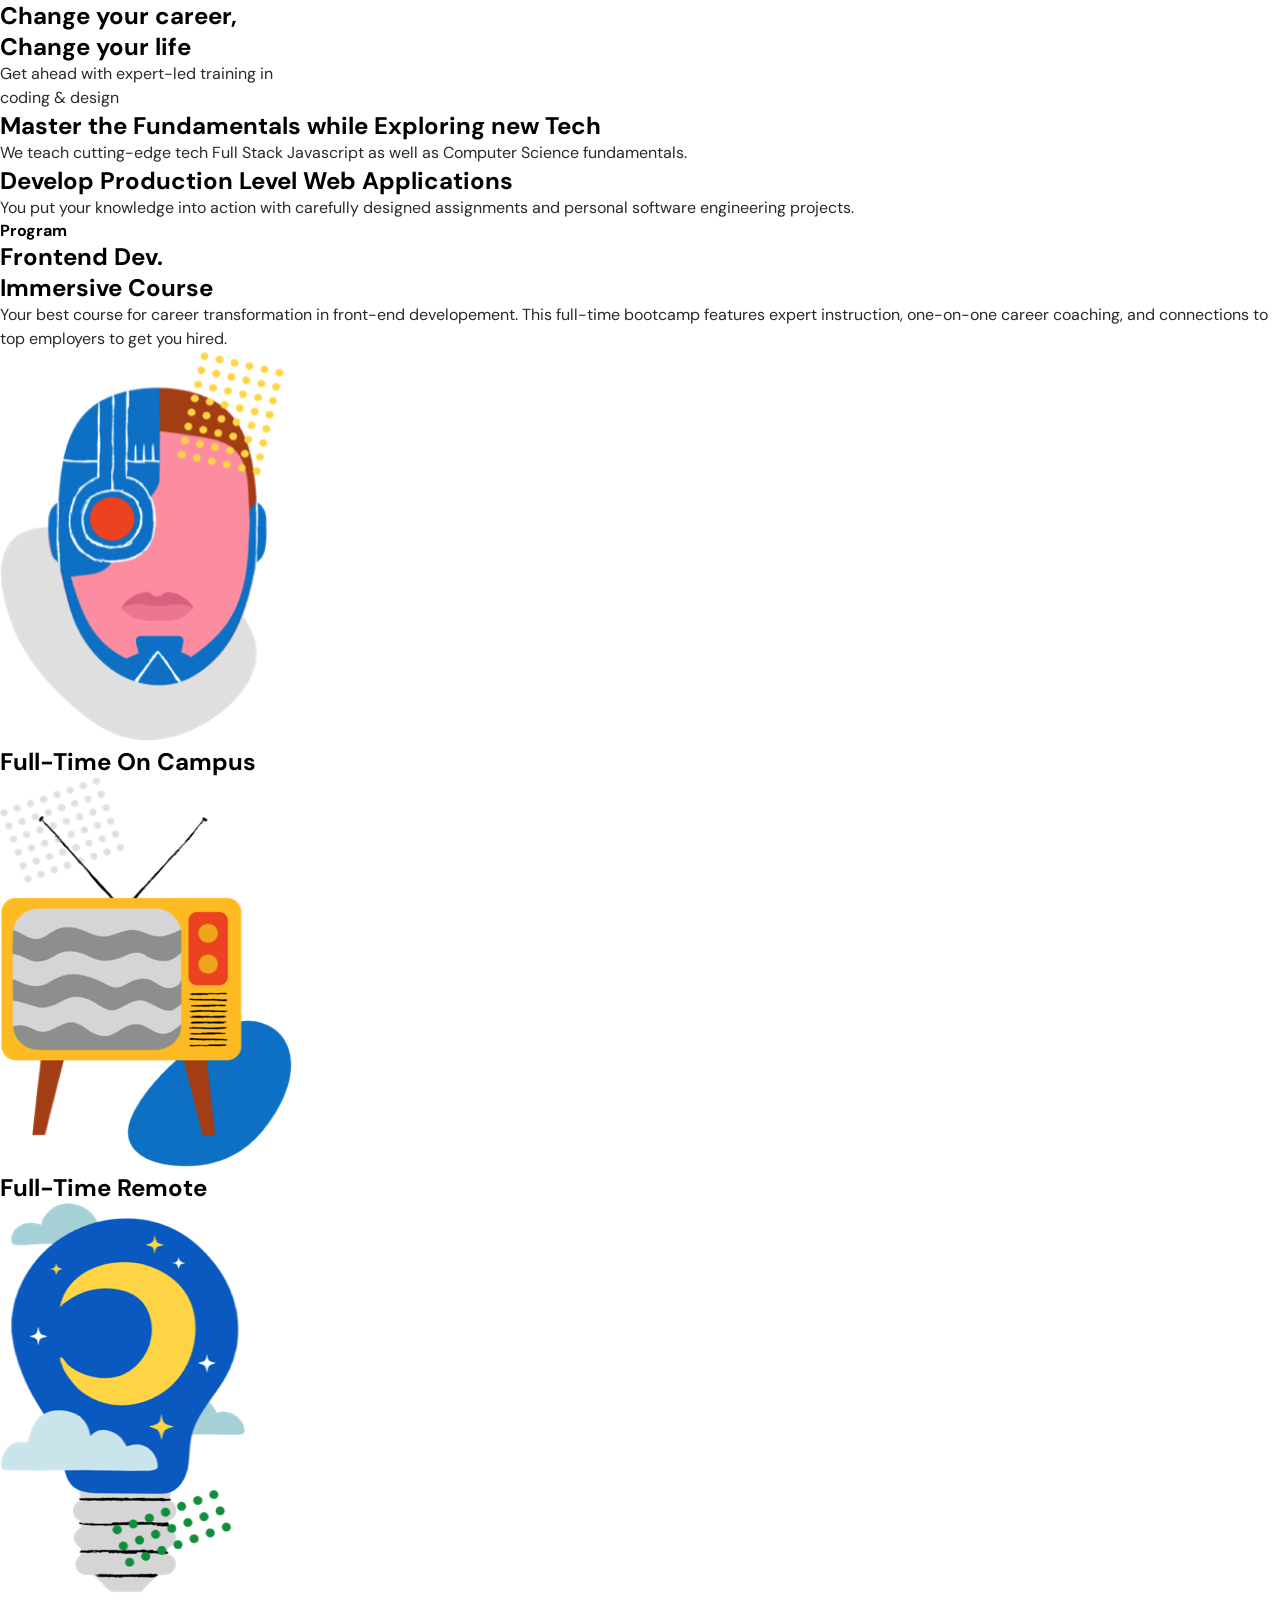
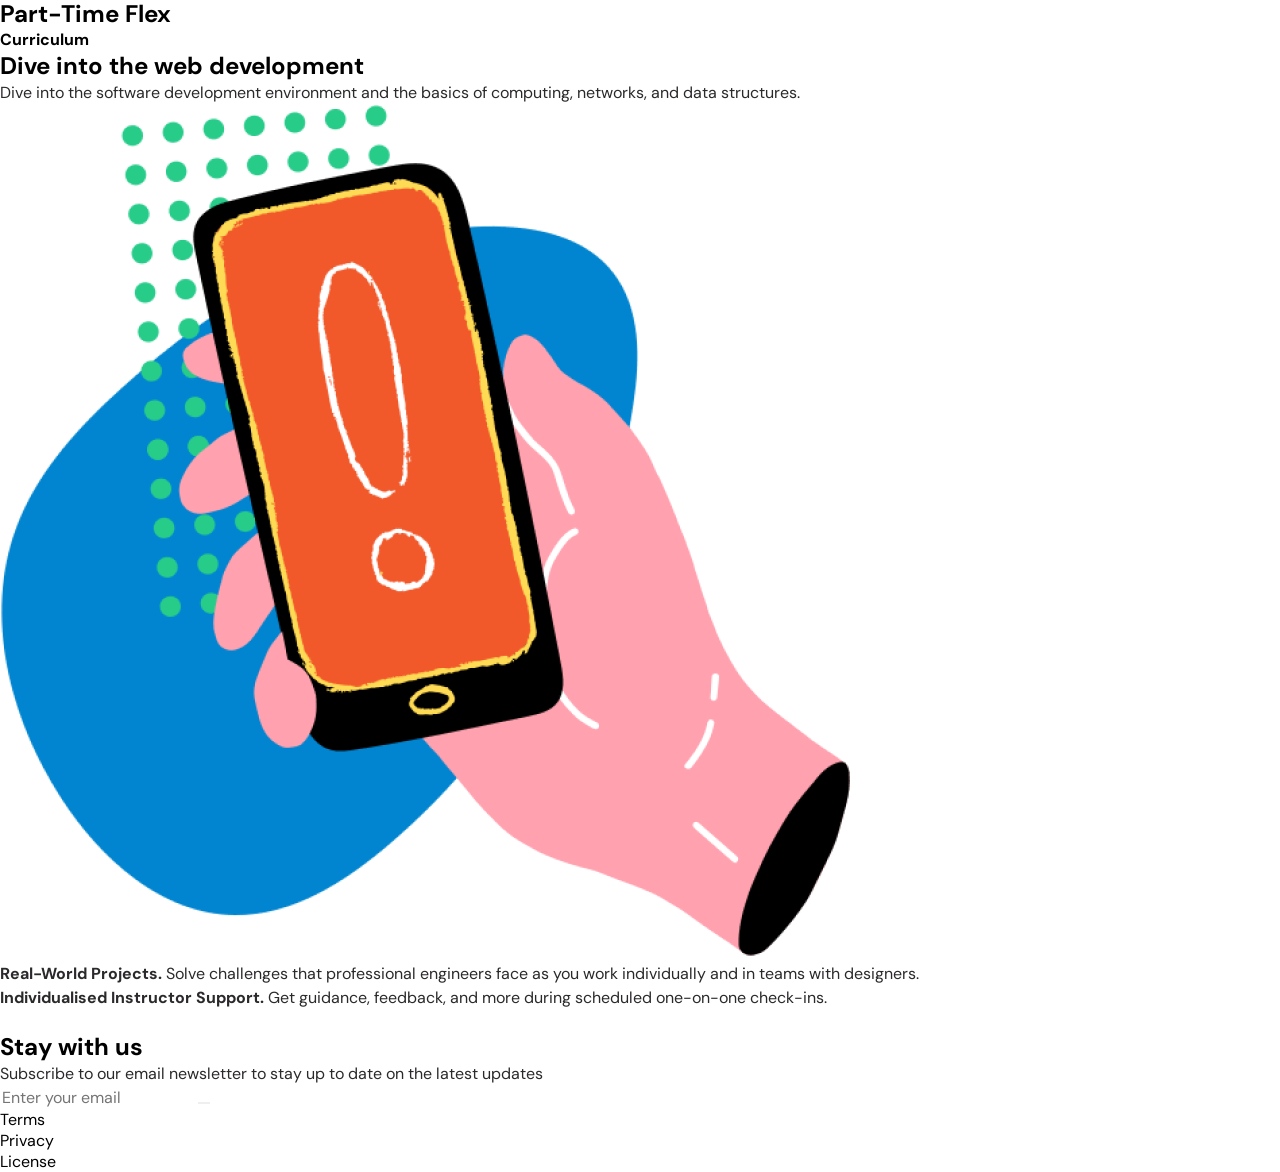
==== final/kim-bug/index.html @ 25aba338 "initiate index, style file initiate index, style파일을 만들었습니다." ====
<!DOCTYPE html>
<html lang="en">

<head>
    <meta charset="UTF-8" />
    <meta name="viewport" content="width=device-width, initial-scale=1.0" />
    <title>Final Project</title>
    <link href="https://fonts.googleapis.com/css2?family=DM+Sans:wght@400;700&display=swap" rel="stylesheet" />
    <link rel="stylesheet" href="./grid.min.css" />
    <link rel="stylesheet" href="./style.css" />
</head>

<body>
    <section>
        <div>
            <div>
                <div>
                    <div>
                        <h1>
                            Change your career,
                            <br />
                            Change your life
                        </h1>
                        <p>
                            Get ahead with expert-led training in
                            <br />
                            coding &amp; design
                        </p>
                        <div>
                            <a href="#">
                                <a href="#">
                        </div>
                    </div>
                </div>
            </div>
        </div>
    </section>
    <section>
        <div>
            <div>
                <div>
                    <h2>
                        Master the Fundamentals while Exploring new Tech
                    </h2>
                    <p>
                        We teach cutting-edge tech Full Stack Javascript as well as Computer Science fundamentals.
                    </p>
                </div>
                <div>
                    <h2>
                        Develop Production Level Web Applications
                    </h2>
                    <p>
                        You put your knowledge into action with carefully designed assignments and personal software
                        engineering
                        projects.
                    </p>
                </div>
            </div>
        </div>
    </section>
    <section>
        <div>
            <div>
                <div>
                    <strong>
                        Program
                    </strong>
                    <h1>
                        Frontend Dev.
                        <br />
                        Immersive Course
                    </h1>
                    <p>
                        Your best course for career transformation in front-end developement. This full-time bootcamp
                        features
                        expert instruction, one-on-one career coaching, and connections to top employers to get you
                        hired.
                    </p>
                </div>
            </div>
            <div>
                <div>
                    <a href="#">
                        <img src="./assets/img-fulltime-campus.png" alt="" />
                        <h2>Full-Time On Campus</h2>
                    </a>
                </div>
                <div>
                    <a href="#">
                        <img src="./assets/img-fulltime-remote.png" alt="" />
                        <h2>Full-Time Remote</h2>
                    </a>
                </div>
                <div>
                    <a href="#">
                        <img src="./assets/img-parttime-flex.png" alt="" />
                        <h2>Part-Time Flex</h2>
                    </a>
                </div>
            </div>
        </div>
    </section>
    <section>
        <div>
            <div>
                <div>
                    <strong>
                        Curriculum
                    </strong>
                    <h1>
                        Dive into the web development
                    </h1>
                    <p>
                        Dive into the software development environment and the basics of computing, networks, and data
                        structures.
                    </p>
                    <a href="#">
                </div>
                <div>
                    <div>
                        <img src="./assets/img-curriculum.png" alt="" />
                    </div>
                </div>
            </div>
            <div>
                <div>
                    <p>
                        <strong>Real-World Projects.</strong> Solve challenges that professional engineers face as you
                        work
                        individually and in teams with designers.
                    </p>
                </div>
                <div>
                    <p>
                        <strong>Individualised Instructor Support.</strong> Get guidance, feedback, and more during
                        scheduled
                        one-on-one check-ins.
                    </p>
                </div>
            </div>
        </div>
    </section>
    <aside>
        <div>
            <div>
                <div>
                    <div>
                        <img src="./assets/img-subscription.png" alt="" />
                    </div>
                </div>
                <div>
                    <h1>
                        Stay with us
                    </h1>
                    <p>
                        Subscribe to our email newsletter to stay up to date on the latest updates
                    </p>
                    <div>
                        <input type="email" placeholder="Enter your email" />
                        <button type="submit">
                    </div>
                    <p>
                </div>
            </div>
        </div>
    </aside>
    <footer>
        <div>
            <div>
                <div>
                    <ul>
                        <li>
                            <a href="#">Terms</a>
                        </li>
                        <li>
                            <a href="#">Privacy</a>
                        </li>
                        <li>
                            <a href="#">License</a>
                        </li>
                    </ul>
                </div>
            </div>
        </div>
    </footer>
</body>

</html>
---- final/kim-bug/grid.min.css ----
.sr-only{position:absolute;width:1px;height:1px;padding:0;margin:-1px;overflow:hidden;clip:rect(0, 0, 0, 0);white-space:nowrap;border:0}.sr-only-focusable:active,.sr-only-focusable:focus{position:static;width:auto;height:auto;overflow:visible;clip:auto;white-space:normal}/*!
 * Bootstrap Grid v4.4.1 (https://getbootstrap.com/)
 * Copyright 2011-2019 The Bootstrap Authors
 * Copyright 2011-2019 Twitter, Inc.
 * Licensed under MIT (https://github.com/twbs/bootstrap/blob/master/LICENSE)
 */html{-webkit-box-sizing:border-box;box-sizing:border-box;-ms-overflow-style:scrollbar}*,*::before,*::after{-webkit-box-sizing:inherit;box-sizing:inherit}.container{width:100%;padding-right:15px;padding-left:15px;margin-right:auto;margin-left:auto}@media (min-width: 576px){.container{max-width:540px}}@media (min-width: 768px){.container{max-width:720px}}@media (min-width: 992px){.container{max-width:960px}}@media (min-width: 1200px){.container{max-width:1140px}}.container-fluid,.container-sm,.container-md,.container-lg,.container-xl{width:100%;padding-right:15px;padding-left:15px;margin-right:auto;margin-left:auto}@media (min-width: 576px){.container,.container-sm{max-width:540px}}@media (min-width: 768px){.container,.container-sm,.container-md{max-width:720px}}@media (min-width: 992px){.container,.container-sm,.container-md,.container-lg{max-width:960px}}@media (min-width: 1200px){.container,.container-sm,.container-md,.container-lg,.container-xl{max-width:1140px}}.row{display:-webkit-box;display:-ms-flexbox;display:flex;-ms-flex-wrap:wrap;flex-wrap:wrap;margin-right:-15px;margin-left:-15px}.no-gutters{margin-right:0;margin-left:0}.no-gutters>.col,.no-gutters>[class*="col-"]{padding-right:0;padding-left:0}.col-1,.col-2,.col-3,.col-4,.col-5,.col-6,.col-7,.col-8,.col-9,.col-10,.col-11,.col-12,.col,.col-auto,.col-sm-1,.col-sm-2,.col-sm-3,.col-sm-4,.col-sm-5,.col-sm-6,.col-sm-7,.col-sm-8,.col-sm-9,.col-sm-10,.col-sm-11,.col-sm-12,.col-sm,.col-sm-auto,.col-md-1,.col-md-2,.col-md-3,.col-md-4,.col-md-5,.col-md-6,.col-md-7,.col-md-8,.col-md-9,.col-md-10,.col-md-11,.col-md-12,.col-md,.col-md-auto,.col-lg-1,.col-lg-2,.col-lg-3,.col-lg-4,.col-lg-5,.col-lg-6,.col-lg-7,.col-lg-8,.col-lg-9,.col-lg-10,.col-lg-11,.col-lg-12,.col-lg,.col-lg-auto,.col-xl-1,.col-xl-2,.col-xl-3,.col-xl-4,.col-xl-5,.col-xl-6,.col-xl-7,.col-xl-8,.col-xl-9,.col-xl-10,.col-xl-11,.col-xl-12,.col-xl,.col-xl-auto{position:relative;width:100%;padding-right:15px;padding-left:15px}.col{-ms-flex-preferred-size:0;flex-basis:0;-webkit-box-flex:1;-ms-flex-positive:1;flex-grow:1;max-width:100%}.row-cols-1>*{-webkit-box-flex:0;-ms-flex:0 0 100%;flex:0 0 100%;max-width:100%}.row-cols-2>*{-webkit-box-flex:0;-ms-flex:0 0 50%;flex:0 0 50%;max-width:50%}.row-cols-3>*{-webkit-box-flex:0;-ms-flex:0 0 33.3333333333%;flex:0 0 33.3333333333%;max-width:33.3333333333%}.row-cols-4>*{-webkit-box-flex:0;-ms-flex:0 0 25%;flex:0 0 25%;max-width:25%}.row-cols-5>*{-webkit-box-flex:0;-ms-flex:0 0 20%;flex:0 0 20%;max-width:20%}.row-cols-6>*{-webkit-box-flex:0;-ms-flex:0 0 16.6666666667%;flex:0 0 16.6666666667%;max-width:16.6666666667%}.col-auto{-webkit-box-flex:0;-ms-flex:0 0 auto;flex:0 0 auto;width:auto;max-width:100%}.col-1{-webkit-box-flex:0;-ms-flex:0 0 8.3333333333%;flex:0 0 8.3333333333%;max-width:8.3333333333%}.col-2{-webkit-box-flex:0;-ms-flex:0 0 16.6666666667%;flex:0 0 16.6666666667%;max-width:16.6666666667%}.col-3{-webkit-box-flex:0;-ms-flex:0 0 25%;flex:0 0 25%;max-width:25%}.col-4{-webkit-box-flex:0;-ms-flex:0 0 33.3333333333%;flex:0 0 33.3333333333%;max-width:33.3333333333%}.col-5{-webkit-box-flex:0;-ms-flex:0 0 41.6666666667%;flex:0 0 41.6666666667%;max-width:41.6666666667%}.col-6{-webkit-box-flex:0;-ms-flex:0 0 50%;flex:0 0 50%;max-width:50%}.col-7{-webkit-box-flex:0;-ms-flex:0 0 58.3333333333%;flex:0 0 58.3333333333%;max-width:58.3333333333%}.col-8{-webkit-box-flex:0;-ms-flex:0 0 66.6666666667%;flex:0 0 66.6666666667%;max-width:66.6666666667%}.col-9{-webkit-box-flex:0;-ms-flex:0 0 75%;flex:0 0 75%;max-width:75%}.col-10{-webkit-box-flex:0;-ms-flex:0 0 83.3333333333%;flex:0 0 83.3333333333%;max-width:83.3333333333%}.col-11{-webkit-box-flex:0;-ms-flex:0 0 91.6666666667%;flex:0 0 91.6666666667%;max-width:91.6666666667%}.col-12{-webkit-box-flex:0;-ms-flex:0 0 100%;flex:0 0 100%;max-width:100%}.order-first{-webkit-box-ordinal-group:0;-ms-flex-order:-1;order:-1}.order-last{-webkit-box-ordinal-group:14;-ms-flex-order:13;order:13}.order-0{-webkit-box-ordinal-group:1;-ms-flex-order:0;order:0}.order-1{-webkit-box-ordinal-group:2;-ms-flex-order:1;order:1}.order-2{-webkit-box-ordinal-group:3;-ms-flex-order:2;order:2}.order-3{-webkit-box-ordinal-group:4;-ms-flex-order:3;order:3}.order-4{-webkit-box-ordinal-group:5;-ms-flex-order:4;order:4}.order-5{-webkit-box-ordinal-group:6;-ms-flex-order:5;order:5}.order-6{-webkit-box-ordinal-group:7;-ms-flex-order:6;order:6}.order-7{-webkit-box-ordinal-group:8;-ms-flex-order:7;order:7}.order-8{-webkit-box-ordinal-group:9;-ms-flex-order:8;order:8}.order-9{-webkit-box-ordinal-group:10;-ms-flex-order:9;order:9}.order-10{-webkit-box-ordinal-group:11;-ms-flex-order:10;order:10}.order-11{-webkit-box-ordinal-group:12;-ms-flex-order:11;order:11}.order-12{-webkit-box-ordinal-group:13;-ms-flex-order:12;order:12}.offset-1{margin-left:8.3333333333%}.offset-2{margin-left:16.6666666667%}.offset-3{margin-left:25%}.offset-4{margin-left:33.3333333333%}.offset-5{margin-left:41.6666666667%}.offset-6{margin-left:50%}.offset-7{margin-left:58.3333333333%}.offset-8{margin-left:66.6666666667%}.offset-9{margin-left:75%}.offset-10{margin-left:83.3333333333%}.offset-11{margin-left:91.6666666667%}@media (min-width: 576px){.col-sm{-ms-flex-preferred-size:0;flex-basis:0;-webkit-box-flex:1;-ms-flex-positive:1;flex-grow:1;max-width:100%}.row-cols-sm-1>*{-webkit-box-flex:0;-ms-flex:0 0 100%;flex:0 0 100%;max-width:100%}.row-cols-sm-2>*{-webkit-box-flex:0;-ms-flex:0 0 50%;flex:0 0 50%;max-width:50%}.row-cols-sm-3>*{-webkit-box-flex:0;-ms-flex:0 0 33.3333333333%;flex:0 0 33.3333333333%;max-width:33.3333333333%}.row-cols-sm-4>*{-webkit-box-flex:0;-ms-flex:0 0 25%;flex:0 0 25%;max-width:25%}.row-cols-sm-5>*{-webkit-box-flex:0;-ms-flex:0 0 20%;flex:0 0 20%;max-width:20%}.row-cols-sm-6>*{-webkit-box-flex:0;-ms-flex:0 0 16.6666666667%;flex:0 0 16.6666666667%;max-width:16.6666666667%}.col-sm-auto{-webkit-box-flex:0;-ms-flex:0 0 auto;flex:0 0 auto;width:auto;max-width:100%}.col-sm-1{-webkit-box-flex:0;-ms-flex:0 0 8.3333333333%;flex:0 0 8.3333333333%;max-width:8.3333333333%}.col-sm-2{-webkit-box-flex:0;-ms-flex:0 0 16.6666666667%;flex:0 0 16.6666666667%;max-width:16.6666666667%}.col-sm-3{-webkit-box-flex:0;-ms-flex:0 0 25%;flex:0 0 25%;max-width:25%}.col-sm-4{-webkit-box-flex:0;-ms-flex:0 0 33.3333333333%;flex:0 0 33.3333333333%;max-width:33.3333333333%}.col-sm-5{-webkit-box-flex:0;-ms-flex:0 0 41.6666666667%;flex:0 0 41.6666666667%;max-width:41.6666666667%}.col-sm-6{-webkit-box-flex:0;-ms-flex:0 0 50%;flex:0 0 50%;max-width:50%}.col-sm-7{-webkit-box-flex:0;-ms-flex:0 0 58.3333333333%;flex:0 0 58.3333333333%;max-width:58.3333333333%}.col-sm-8{-webkit-box-flex:0;-ms-flex:0 0 66.6666666667%;flex:0 0 66.6666666667%;max-width:66.6666666667%}.col-sm-9{-webkit-box-flex:0;-ms-flex:0 0 75%;flex:0 0 75%;max-width:75%}.col-sm-10{-webkit-box-flex:0;-ms-flex:0 0 83.3333333333%;flex:0 0 83.3333333333%;max-width:83.3333333333%}.col-sm-11{-webkit-box-flex:0;-ms-flex:0 0 91.6666666667%;flex:0 0 91.6666666667%;max-width:91.6666666667%}.col-sm-12{-webkit-box-flex:0;-ms-flex:0 0 100%;flex:0 0 100%;max-width:100%}.order-sm-first{-webkit-box-ordinal-group:0;-ms-flex-order:-1;order:-1}.order-sm-last{-webkit-box-ordinal-group:14;-ms-flex-order:13;order:13}.order-sm-0{-webkit-box-ordinal-group:1;-ms-flex-order:0;order:0}.order-sm-1{-webkit-box-ordinal-group:2;-ms-flex-order:1;order:1}.order-sm-2{-webkit-box-ordinal-group:3;-ms-flex-order:2;order:2}.order-sm-3{-webkit-box-ordinal-group:4;-ms-flex-order:3;order:3}.order-sm-4{-webkit-box-ordinal-group:5;-ms-flex-order:4;order:4}.order-sm-5{-webkit-box-ordinal-group:6;-ms-flex-order:5;order:5}.order-sm-6{-webkit-box-ordinal-group:7;-ms-flex-order:6;order:6}.order-sm-7{-webkit-box-ordinal-group:8;-ms-flex-order:7;order:7}.order-sm-8{-webkit-box-ordinal-group:9;-ms-flex-order:8;order:8}.order-sm-9{-webkit-box-ordinal-group:10;-ms-flex-order:9;order:9}.order-sm-10{-webkit-box-ordinal-group:11;-ms-flex-order:10;order:10}.order-sm-11{-webkit-box-ordinal-group:12;-ms-flex-order:11;order:11}.order-sm-12{-webkit-box-ordinal-group:13;-ms-flex-order:12;order:12}.offset-sm-0{margin-left:0}.offset-sm-1{margin-left:8.3333333333%}.offset-sm-2{margin-left:16.6666666667%}.offset-sm-3{margin-left:25%}.offset-sm-4{margin-left:33.3333333333%}.offset-sm-5{margin-left:41.6666666667%}.offset-sm-6{margin-left:50%}.offset-sm-7{margin-left:58.3333333333%}.offset-sm-8{margin-left:66.6666666667%}.offset-sm-9{margin-left:75%}.offset-sm-10{margin-left:83.3333333333%}.offset-sm-11{margin-left:91.6666666667%}}@media (min-width: 768px){.col-md{-ms-flex-preferred-size:0;flex-basis:0;-webkit-box-flex:1;-ms-flex-positive:1;flex-grow:1;max-width:100%}.row-cols-md-1>*{-webkit-box-flex:0;-ms-flex:0 0 100%;flex:0 0 100%;max-width:100%}.row-cols-md-2>*{-webkit-box-flex:0;-ms-flex:0 0 50%;flex:0 0 50%;max-width:50%}.row-cols-md-3>*{-webkit-box-flex:0;-ms-flex:0 0 33.3333333333%;flex:0 0 33.3333333333%;max-width:33.3333333333%}.row-cols-md-4>*{-webkit-box-flex:0;-ms-flex:0 0 25%;flex:0 0 25%;max-width:25%}.row-cols-md-5>*{-webkit-box-flex:0;-ms-flex:0 0 20%;flex:0 0 20%;max-width:20%}.row-cols-md-6>*{-webkit-box-flex:0;-ms-flex:0 0 16.6666666667%;flex:0 0 16.6666666667%;max-width:16.6666666667%}.col-md-auto{-webkit-box-flex:0;-ms-flex:0 0 auto;flex:0 0 auto;width:auto;max-width:100%}.col-md-1{-webkit-box-flex:0;-ms-flex:0 0 8.3333333333%;flex:0 0 8.3333333333%;max-width:8.3333333333%}.col-md-2{-webkit-box-flex:0;-ms-flex:0 0 16.6666666667%;flex:0 0 16.6666666667%;max-width:16.6666666667%}.col-md-3{-webkit-box-flex:0;-ms-flex:0 0 25%;flex:0 0 25%;max-width:25%}.col-md-4{-webkit-box-flex:0;-ms-flex:0 0 33.3333333333%;flex:0 0 33.3333333333%;max-width:33.3333333333%}.col-md-5{-webkit-box-flex:0;-ms-flex:0 0 41.6666666667%;flex:0 0 41.6666666667%;max-width:41.6666666667%}.col-md-6{-webkit-box-flex:0;-ms-flex:0 0 50%;flex:0 0 50%;max-width:50%}.col-md-7{-webkit-box-flex:0;-ms-flex:0 0 58.3333333333%;flex:0 0 58.3333333333%;max-width:58.3333333333%}.col-md-8{-webkit-box-flex:0;-ms-flex:0 0 66.6666666667%;flex:0 0 66.6666666667%;max-width:66.6666666667%}.col-md-9{-webkit-box-flex:0;-ms-flex:0 0 75%;flex:0 0 75%;max-width:75%}.col-md-10{-webkit-box-flex:0;-ms-flex:0 0 83.3333333333%;flex:0 0 83.3333333333%;max-width:83.3333333333%}.col-md-11{-webkit-box-flex:0;-ms-flex:0 0 91.6666666667%;flex:0 0 91.6666666667%;max-width:91.6666666667%}.col-md-12{-webkit-box-flex:0;-ms-flex:0 0 100%;flex:0 0 100%;max-width:100%}.order-md-first{-webkit-box-ordinal-group:0;-ms-flex-order:-1;order:-1}.order-md-last{-webkit-box-ordinal-group:14;-ms-flex-order:13;order:13}.order-md-0{-webkit-box-ordinal-group:1;-ms-flex-order:0;order:0}.order-md-1{-webkit-box-ordinal-group:2;-ms-flex-order:1;order:1}.order-md-2{-webkit-box-ordinal-group:3;-ms-flex-order:2;order:2}.order-md-3{-webkit-box-ordinal-group:4;-ms-flex-order:3;order:3}.order-md-4{-webkit-box-ordinal-group:5;-ms-flex-order:4;order:4}.order-md-5{-webkit-box-ordinal-group:6;-ms-flex-order:5;order:5}.order-md-6{-webkit-box-ordinal-group:7;-ms-flex-order:6;order:6}.order-md-7{-webkit-box-ordinal-group:8;-ms-flex-order:7;order:7}.order-md-8{-webkit-box-ordinal-group:9;-ms-flex-order:8;order:8}.order-md-9{-webkit-box-ordinal-group:10;-ms-flex-order:9;order:9}.order-md-10{-webkit-box-ordinal-group:11;-ms-flex-order:10;order:10}.order-md-11{-webkit-box-ordinal-group:12;-ms-flex-order:11;order:11}.order-md-12{-webkit-box-ordinal-group:13;-ms-flex-order:12;order:12}.offset-md-0{margin-left:0}.offset-md-1{margin-left:8.3333333333%}.offset-md-2{margin-left:16.6666666667%}.offset-md-3{margin-left:25%}.offset-md-4{margin-left:33.3333333333%}.offset-md-5{margin-left:41.6666666667%}.offset-md-6{margin-left:50%}.offset-md-7{margin-left:58.3333333333%}.offset-md-8{margin-left:66.6666666667%}.offset-md-9{margin-left:75%}.offset-md-10{margin-left:83.3333333333%}.offset-md-11{margin-left:91.6666666667%}}@media (min-width: 992px){.col-lg{-ms-flex-preferred-size:0;flex-basis:0;-webkit-box-flex:1;-ms-flex-positive:1;flex-grow:1;max-width:100%}.row-cols-lg-1>*{-webkit-box-flex:0;-ms-flex:0 0 100%;flex:0 0 100%;max-width:100%}.row-cols-lg-2>*{-webkit-box-flex:0;-ms-flex:0 0 50%;flex:0 0 50%;max-width:50%}.row-cols-lg-3>*{-webkit-box-flex:0;-ms-flex:0 0 33.3333333333%;flex:0 0 33.3333333333%;max-width:33.3333333333%}.row-cols-lg-4>*{-webkit-box-flex:0;-ms-flex:0 0 25%;flex:0 0 25%;max-width:25%}.row-cols-lg-5>*{-webkit-box-flex:0;-ms-flex:0 0 20%;flex:0 0 20%;max-width:20%}.row-cols-lg-6>*{-webkit-box-flex:0;-ms-flex:0 0 16.6666666667%;flex:0 0 16.6666666667%;max-width:16.6666666667%}.col-lg-auto{-webkit-box-flex:0;-ms-flex:0 0 auto;flex:0 0 auto;width:auto;max-width:100%}.col-lg-1{-webkit-box-flex:0;-ms-flex:0 0 8.3333333333%;flex:0 0 8.3333333333%;max-width:8.3333333333%}.col-lg-2{-webkit-box-flex:0;-ms-flex:0 0 16.6666666667%;flex:0 0 16.6666666667%;max-width:16.6666666667%}.col-lg-3{-webkit-box-flex:0;-ms-flex:0 0 25%;flex:0 0 25%;max-width:25%}.col-lg-4{-webkit-box-flex:0;-ms-flex:0 0 33.3333333333%;flex:0 0 33.3333333333%;max-width:33.3333333333%}.col-lg-5{-webkit-box-flex:0;-ms-flex:0 0 41.6666666667%;flex:0 0 41.6666666667%;max-width:41.6666666667%}.col-lg-6{-webkit-box-flex:0;-ms-flex:0 0 50%;flex:0 0 50%;max-width:50%}.col-lg-7{-webkit-box-flex:0;-ms-flex:0 0 58.3333333333%;flex:0 0 58.3333333333%;max-width:58.3333333333%}.col-lg-8{-webkit-box-flex:0;-ms-flex:0 0 66.6666666667%;flex:0 0 66.6666666667%;max-width:66.6666666667%}.col-lg-9{-webkit-box-flex:0;-ms-flex:0 0 75%;flex:0 0 75%;max-width:75%}.col-lg-10{-webkit-box-flex:0;-ms-flex:0 0 83.3333333333%;flex:0 0 83.3333333333%;max-width:83.3333333333%}.col-lg-11{-webkit-box-flex:0;-ms-flex:0 0 91.6666666667%;flex:0 0 91.6666666667%;max-width:91.6666666667%}.col-lg-12{-webkit-box-flex:0;-ms-flex:0 0 100%;flex:0 0 100%;max-width:100%}.order-lg-first{-webkit-box-ordinal-group:0;-ms-flex-order:-1;order:-1}.order-lg-last{-webkit-box-ordinal-group:14;-ms-flex-order:13;order:13}.order-lg-0{-webkit-box-ordinal-group:1;-ms-flex-order:0;order:0}.order-lg-1{-webkit-box-ordinal-group:2;-ms-flex-order:1;order:1}.order-lg-2{-webkit-box-ordinal-group:3;-ms-flex-order:2;order:2}.order-lg-3{-webkit-box-ordinal-group:4;-ms-flex-order:3;order:3}.order-lg-4{-webkit-box-ordinal-group:5;-ms-flex-order:4;order:4}.order-lg-5{-webkit-box-ordinal-group:6;-ms-flex-order:5;order:5}.order-lg-6{-webkit-box-ordinal-group:7;-ms-flex-order:6;order:6}.order-lg-7{-webkit-box-ordinal-group:8;-ms-flex-order:7;order:7}.order-lg-8{-webkit-box-ordinal-group:9;-ms-flex-order:8;order:8}.order-lg-9{-webkit-box-ordinal-group:10;-ms-flex-order:9;order:9}.order-lg-10{-webkit-box-ordinal-group:11;-ms-flex-order:10;order:10}.order-lg-11{-webkit-box-ordinal-group:12;-ms-flex-order:11;order:11}.order-lg-12{-webkit-box-ordinal-group:13;-ms-flex-order:12;order:12}.offset-lg-0{margin-left:0}.offset-lg-1{margin-left:8.3333333333%}.offset-lg-2{margin-left:16.6666666667%}.offset-lg-3{margin-left:25%}.offset-lg-4{margin-left:33.3333333333%}.offset-lg-5{margin-left:41.6666666667%}.offset-lg-6{margin-left:50%}.offset-lg-7{margin-left:58.3333333333%}.offset-lg-8{margin-left:66.6666666667%}.offset-lg-9{margin-left:75%}.offset-lg-10{margin-left:83.3333333333%}.offset-lg-11{margin-left:91.6666666667%}}@media (min-width: 1200px){.col-xl{-ms-flex-preferred-size:0;flex-basis:0;-webkit-box-flex:1;-ms-flex-positive:1;flex-grow:1;max-width:100%}.row-cols-xl-1>*{-webkit-box-flex:0;-ms-flex:0 0 100%;flex:0 0 100%;max-width:100%}.row-cols-xl-2>*{-webkit-box-flex:0;-ms-flex:0 0 50%;flex:0 0 50%;max-width:50%}.row-cols-xl-3>*{-webkit-box-flex:0;-ms-flex:0 0 33.3333333333%;flex:0 0 33.3333333333%;max-width:33.3333333333%}.row-cols-xl-4>*{-webkit-box-flex:0;-ms-flex:0 0 25%;flex:0 0 25%;max-width:25%}.row-cols-xl-5>*{-webkit-box-flex:0;-ms-flex:0 0 20%;flex:0 0 20%;max-width:20%}.row-cols-xl-6>*{-webkit-box-flex:0;-ms-flex:0 0 16.6666666667%;flex:0 0 16.6666666667%;max-width:16.6666666667%}.col-xl-auto{-webkit-box-flex:0;-ms-flex:0 0 auto;flex:0 0 auto;width:auto;max-width:100%}.col-xl-1{-webkit-box-flex:0;-ms-flex:0 0 8.3333333333%;flex:0 0 8.3333333333%;max-width:8.3333333333%}.col-xl-2{-webkit-box-flex:0;-ms-flex:0 0 16.6666666667%;flex:0 0 16.6666666667%;max-width:16.6666666667%}.col-xl-3{-webkit-box-flex:0;-ms-flex:0 0 25%;flex:0 0 25%;max-width:25%}.col-xl-4{-webkit-box-flex:0;-ms-flex:0 0 33.3333333333%;flex:0 0 33.3333333333%;max-width:33.3333333333%}.col-xl-5{-webkit-box-flex:0;-ms-flex:0 0 41.6666666667%;flex:0 0 41.6666666667%;max-width:41.6666666667%}.col-xl-6{-webkit-box-flex:0;-ms-flex:0 0 50%;flex:0 0 50%;max-width:50%}.col-xl-7{-webkit-box-flex:0;-ms-flex:0 0 58.3333333333%;flex:0 0 58.3333333333%;max-width:58.3333333333%}.col-xl-8{-webkit-box-flex:0;-ms-flex:0 0 66.6666666667%;flex:0 0 66.6666666667%;max-width:66.6666666667%}.col-xl-9{-webkit-box-flex:0;-ms-flex:0 0 75%;flex:0 0 75%;max-width:75%}.col-xl-10{-webkit-box-flex:0;-ms-flex:0 0 83.3333333333%;flex:0 0 83.3333333333%;max-width:83.3333333333%}.col-xl-11{-webkit-box-flex:0;-ms-flex:0 0 91.6666666667%;flex:0 0 91.6666666667%;max-width:91.6666666667%}.col-xl-12{-webkit-box-flex:0;-ms-flex:0 0 100%;flex:0 0 100%;max-width:100%}.order-xl-first{-webkit-box-ordinal-group:0;-ms-flex-order:-1;order:-1}.order-xl-last{-webkit-box-ordinal-group:14;-ms-flex-order:13;order:13}.order-xl-0{-webkit-box-ordinal-group:1;-ms-flex-order:0;order:0}.order-xl-1{-webkit-box-ordinal-group:2;-ms-flex-order:1;order:1}.order-xl-2{-webkit-box-ordinal-group:3;-ms-flex-order:2;order:2}.order-xl-3{-webkit-box-ordinal-group:4;-ms-flex-order:3;order:3}.order-xl-4{-webkit-box-ordinal-group:5;-ms-flex-order:4;order:4}.order-xl-5{-webkit-box-ordinal-group:6;-ms-flex-order:5;order:5}.order-xl-6{-webkit-box-ordinal-group:7;-ms-flex-order:6;order:6}.order-xl-7{-webkit-box-ordinal-group:8;-ms-flex-order:7;order:7}.order-xl-8{-webkit-box-ordinal-group:9;-ms-flex-order:8;order:8}.order-xl-9{-webkit-box-ordinal-group:10;-ms-flex-order:9;order:9}.order-xl-10{-webkit-box-ordinal-group:11;-ms-flex-order:10;order:10}.order-xl-11{-webkit-box-ordinal-group:12;-ms-flex-order:11;order:11}.order-xl-12{-webkit-box-ordinal-group:13;-ms-flex-order:12;order:12}.offset-xl-0{margin-left:0}.offset-xl-1{margin-left:8.3333333333%}.offset-xl-2{margin-left:16.6666666667%}.offset-xl-3{margin-left:25%}.offset-xl-4{margin-left:33.3333333333%}.offset-xl-5{margin-left:41.6666666667%}.offset-xl-6{margin-left:50%}.offset-xl-7{margin-left:58.3333333333%}.offset-xl-8{margin-left:66.6666666667%}.offset-xl-9{margin-left:75%}.offset-xl-10{margin-left:83.3333333333%}.offset-xl-11{margin-left:91.6666666667%}}.d-none{display:none !important}.d-inline{display:inline !important}.d-inline-block{display:inline-block !important}.d-block{display:block !important}.d-table{display:table !important}.d-table-row{display:table-row !important}.d-table-cell{display:table-cell !important}.d-flex{display:-webkit-box !important;display:-ms-flexbox !important;display:flex !important}.d-inline-flex{display:-webkit-inline-box !important;display:-ms-inline-flexbox !important;display:inline-flex !important}@media (min-width: 576px){.d-sm-none{display:none !important}.d-sm-inline{display:inline !important}.d-sm-inline-block{display:inline-block !important}.d-sm-block{display:block !important}.d-sm-table{display:table !important}.d-sm-table-row{display:table-row !important}.d-sm-table-cell{display:table-cell !important}.d-sm-flex{display:-webkit-box !important;display:-ms-flexbox !important;display:flex !important}.d-sm-inline-flex{display:-webkit-inline-box !important;display:-ms-inline-flexbox !important;display:inline-flex !important}}@media (min-width: 768px){.d-md-none{display:none !important}.d-md-inline{display:inline !important}.d-md-inline-block{display:inline-block !important}.d-md-block{display:block !important}.d-md-table{display:table !important}.d-md-table-row{display:table-row !important}.d-md-table-cell{display:table-cell !important}.d-md-flex{display:-webkit-box !important;display:-ms-flexbox !important;display:flex !important}.d-md-inline-flex{display:-webkit-inline-box !important;display:-ms-inline-flexbox !important;display:inline-flex !important}}@media (min-width: 992px){.d-lg-none{display:none !important}.d-lg-inline{display:inline !important}.d-lg-inline-block{display:inline-block !important}.d-lg-block{display:block !important}.d-lg-table{display:table !important}.d-lg-table-row{display:table-row !important}.d-lg-table-cell{display:table-cell !important}.d-lg-flex{display:-webkit-box !important;display:-ms-flexbox !important;display:flex !important}.d-lg-inline-flex{display:-webkit-inline-box !important;display:-ms-inline-flexbox !important;display:inline-flex !important}}@media (min-width: 1200px){.d-xl-none{display:none !important}.d-xl-inline{display:inline !important}.d-xl-inline-block{display:inline-block !important}.d-xl-block{display:block !important}.d-xl-table{display:table !important}.d-xl-table-row{display:table-row !important}.d-xl-table-cell{display:table-cell !important}.d-xl-flex{display:-webkit-box !important;display:-ms-flexbox !important;display:flex !important}.d-xl-inline-flex{display:-webkit-inline-box !important;display:-ms-inline-flexbox !important;display:inline-flex !important}}@media print{.d-print-none{display:none !important}.d-print-inline{display:inline !important}.d-print-inline-block{display:inline-block !important}.d-print-block{display:block !important}.d-print-table{display:table !important}.d-print-table-row{display:table-row !important}.d-print-table-cell{display:table-cell !important}.d-print-flex{display:-webkit-box !important;display:-ms-flexbox !important;display:flex !important}.d-print-inline-flex{display:-webkit-inline-box !important;display:-ms-inline-flexbox !important;display:inline-flex !important}}.flex-row{-webkit-box-orient:horizontal !important;-webkit-box-direction:normal !important;-ms-flex-direction:row !important;flex-direction:row !important}.flex-column{-webkit-box-orient:vertical !important;-webkit-box-direction:normal !important;-ms-flex-direction:column !important;flex-direction:column !important}.flex-row-reverse{-webkit-box-orient:horizontal !important;-webkit-box-direction:reverse !important;-ms-flex-direction:row-reverse !important;flex-direction:row-reverse !important}.flex-column-reverse{-webkit-box-orient:vertical !important;-webkit-box-direction:reverse !important;-ms-flex-direction:column-reverse !important;flex-direction:column-reverse !important}.flex-wrap{-ms-flex-wrap:wrap !important;flex-wrap:wrap !important}.flex-nowrap{-ms-flex-wrap:nowrap !important;flex-wrap:nowrap !important}.flex-wrap-reverse{-ms-flex-wrap:wrap-reverse !important;flex-wrap:wrap-reverse !important}.flex-fill{-webkit-box-flex:1 !important;-ms-flex:1 1 auto !important;flex:1 1 auto !important}.flex-grow-0{-webkit-box-flex:0 !important;-ms-flex-positive:0 !important;flex-grow:0 !important}.flex-grow-1{-webkit-box-flex:1 !important;-ms-flex-positive:1 !important;flex-grow:1 !important}.flex-shrink-0{-ms-flex-negative:0 !important;flex-shrink:0 !important}.flex-shrink-1{-ms-flex-negative:1 !important;flex-shrink:1 !important}.justify-content-start{-webkit-box-pack:start !important;-ms-flex-pack:start !important;justify-content:flex-start !important}.justify-content-end{-webkit-box-pack:end !important;-ms-flex-pack:end !important;justify-content:flex-end !important}.justify-content-center{-webkit-box-pack:center !important;-ms-flex-pack:center !important;justify-content:center !important}.justify-content-between{-webkit-box-pack:justify !important;-ms-flex-pack:justify !important;justify-content:space-between !important}.justify-content-around{-ms-flex-pack:distribute !important;justify-content:space-around !important}.align-items-start{-webkit-box-align:start !important;-ms-flex-align:start !important;align-items:flex-start !important}.align-items-end{-webkit-box-align:end !important;-ms-flex-align:end !important;align-items:flex-end !important}.align-items-center{-webkit-box-align:center !important;-ms-flex-align:center !important;align-items:center !important}.align-items-baseline{-webkit-box-align:baseline !important;-ms-flex-align:baseline !important;align-items:baseline !important}.align-items-stretch{-webkit-box-align:stretch !important;-ms-flex-align:stretch !important;align-items:stretch !important}.align-content-start{-ms-flex-line-pack:start !important;align-content:flex-start !important}.align-content-end{-ms-flex-line-pack:end !important;align-content:flex-end !important}.align-content-center{-ms-flex-line-pack:center !important;align-content:center !important}.align-content-between{-ms-flex-line-pack:justify !important;align-content:space-between !important}.align-content-around{-ms-flex-line-pack:distribute !important;align-content:space-around !important}.align-content-stretch{-ms-flex-line-pack:stretch !important;align-content:stretch !important}.align-self-auto{-ms-flex-item-align:auto !important;align-self:auto !important}.align-self-start{-ms-flex-item-align:start !important;align-self:flex-start !important}.align-self-end{-ms-flex-item-align:end !important;align-self:flex-end !important}.align-self-center{-ms-flex-item-align:center !important;align-self:center !important}.align-self-baseline{-ms-flex-item-align:baseline !important;align-self:baseline !important}.align-self-stretch{-ms-flex-item-align:stretch !important;align-self:stretch !important}@media (min-width: 576px){.flex-sm-row{-webkit-box-orient:horizontal !important;-webkit-box-direction:normal !important;-ms-flex-direction:row !important;flex-direction:row !important}.flex-sm-column{-webkit-box-orient:vertical !important;-webkit-box-direction:normal !important;-ms-flex-direction:column !important;flex-direction:column !important}.flex-sm-row-reverse{-webkit-box-orient:horizontal !important;-webkit-box-direction:reverse !important;-ms-flex-direction:row-reverse !important;flex-direction:row-reverse !important}.flex-sm-column-reverse{-webkit-box-orient:vertical !important;-webkit-box-direction:reverse !important;-ms-flex-direction:column-reverse !important;flex-direction:column-reverse !important}.flex-sm-wrap{-ms-flex-wrap:wrap !important;flex-wrap:wrap !important}.flex-sm-nowrap{-ms-flex-wrap:nowrap !important;flex-wrap:nowrap !important}.flex-sm-wrap-reverse{-ms-flex-wrap:wrap-reverse !important;flex-wrap:wrap-reverse !important}.flex-sm-fill{-webkit-box-flex:1 !important;-ms-flex:1 1 auto !important;flex:1 1 auto !important}.flex-sm-grow-0{-webkit-box-flex:0 !important;-ms-flex-positive:0 !important;flex-grow:0 !important}.flex-sm-grow-1{-webkit-box-flex:1 !important;-ms-flex-positive:1 !important;flex-grow:1 !important}.flex-sm-shrink-0{-ms-flex-negative:0 !important;flex-shrink:0 !important}.flex-sm-shrink-1{-ms-flex-negative:1 !important;flex-shrink:1 !important}.justify-content-sm-start{-webkit-box-pack:start !important;-ms-flex-pack:start !important;justify-content:flex-start !important}.justify-content-sm-end{-webkit-box-pack:end !important;-ms-flex-pack:end !important;justify-content:flex-end !important}.justify-content-sm-center{-webkit-box-pack:center !important;-ms-flex-pack:center !important;justify-content:center !important}.justify-content-sm-between{-webkit-box-pack:justify !important;-ms-flex-pack:justify !important;justify-content:space-between !important}.justify-content-sm-around{-ms-flex-pack:distribute !important;justify-content:space-around !important}.align-items-sm-start{-webkit-box-align:start !important;-ms-flex-align:start !important;align-items:flex-start !important}.align-items-sm-end{-webkit-box-align:end !important;-ms-flex-align:end !important;align-items:flex-end !important}.align-items-sm-center{-webkit-box-align:center !important;-ms-flex-align:center !important;align-items:center !important}.align-items-sm-baseline{-webkit-box-align:baseline !important;-ms-flex-align:baseline !important;align-items:baseline !important}.align-items-sm-stretch{-webkit-box-align:stretch !important;-ms-flex-align:stretch !important;align-items:stretch !important}.align-content-sm-start{-ms-flex-line-pack:start !important;align-content:flex-start !important}.align-content-sm-end{-ms-flex-line-pack:end !important;align-content:flex-end !important}.align-content-sm-center{-ms-flex-line-pack:center !important;align-content:center !important}.align-content-sm-between{-ms-flex-line-pack:justify !important;align-content:space-between !important}.align-content-sm-around{-ms-flex-line-pack:distribute !important;align-content:space-around !important}.align-content-sm-stretch{-ms-flex-line-pack:stretch !important;align-content:stretch !important}.align-self-sm-auto{-ms-flex-item-align:auto !important;align-self:auto !important}.align-self-sm-start{-ms-flex-item-align:start !important;align-self:flex-start !important}.align-self-sm-end{-ms-flex-item-align:end !important;align-self:flex-end !important}.align-self-sm-center{-ms-flex-item-align:center !important;align-self:center !important}.align-self-sm-baseline{-ms-flex-item-align:baseline !important;align-self:baseline !important}.align-self-sm-stretch{-ms-flex-item-align:stretch !important;align-self:stretch !important}}@media (min-width: 768px){.flex-md-row{-webkit-box-orient:horizontal !important;-webkit-box-direction:normal !important;-ms-flex-direction:row !important;flex-direction:row !important}.flex-md-column{-webkit-box-orient:vertical !important;-webkit-box-direction:normal !important;-ms-flex-direction:column !important;flex-direction:column !important}.flex-md-row-reverse{-webkit-box-orient:horizontal !important;-webkit-box-direction:reverse !important;-ms-flex-direction:row-reverse !important;flex-direction:row-reverse !important}.flex-md-column-reverse{-webkit-box-orient:vertical !important;-webkit-box-direction:reverse !important;-ms-flex-direction:column-reverse !important;flex-direction:column-reverse !important}.flex-md-wrap{-ms-flex-wrap:wrap !important;flex-wrap:wrap !important}.flex-md-nowrap{-ms-flex-wrap:nowrap !important;flex-wrap:nowrap !important}.flex-md-wrap-reverse{-ms-flex-wrap:wrap-reverse !important;flex-wrap:wrap-reverse !important}.flex-md-fill{-webkit-box-flex:1 !important;-ms-flex:1 1 auto !important;flex:1 1 auto !important}.flex-md-grow-0{-webkit-box-flex:0 !important;-ms-flex-positive:0 !important;flex-grow:0 !important}.flex-md-grow-1{-webkit-box-flex:1 !important;-ms-flex-positive:1 !important;flex-grow:1 !important}.flex-md-shrink-0{-ms-flex-negative:0 !important;flex-shrink:0 !important}.flex-md-shrink-1{-ms-flex-negative:1 !important;flex-shrink:1 !important}.justify-content-md-start{-webkit-box-pack:start !important;-ms-flex-pack:start !important;justify-content:flex-start !important}.justify-content-md-end{-webkit-box-pack:end !important;-ms-flex-pack:end !important;justify-content:flex-end !important}.justify-content-md-center{-webkit-box-pack:center !important;-ms-flex-pack:center !important;justify-content:center !important}.justify-content-md-between{-webkit-box-pack:justify !important;-ms-flex-pack:justify !important;justify-content:space-between !important}.justify-content-md-around{-ms-flex-pack:distribute !important;justify-content:space-around !important}.align-items-md-start{-webkit-box-align:start !important;-ms-flex-align:start !important;align-items:flex-start !important}.align-items-md-end{-webkit-box-align:end !important;-ms-flex-align:end !important;align-items:flex-end !important}.align-items-md-center{-webkit-box-align:center !important;-ms-flex-align:center !important;align-items:center !important}.align-items-md-baseline{-webkit-box-align:baseline !important;-ms-flex-align:baseline !important;align-items:baseline !important}.align-items-md-stretch{-webkit-box-align:stretch !important;-ms-flex-align:stretch !important;align-items:stretch !important}.align-content-md-start{-ms-flex-line-pack:start !important;align-content:flex-start !important}.align-content-md-end{-ms-flex-line-pack:end !important;align-content:flex-end !important}.align-content-md-center{-ms-flex-line-pack:center !important;align-content:center !important}.align-content-md-between{-ms-flex-line-pack:justify !important;align-content:space-between !important}.align-content-md-around{-ms-flex-line-pack:distribute !important;align-content:space-around !important}.align-content-md-stretch{-ms-flex-line-pack:stretch !important;align-content:stretch !important}.align-self-md-auto{-ms-flex-item-align:auto !important;align-self:auto !important}.align-self-md-start{-ms-flex-item-align:start !important;align-self:flex-start !important}.align-self-md-end{-ms-flex-item-align:end !important;align-self:flex-end !important}.align-self-md-center{-ms-flex-item-align:center !important;align-self:center !important}.align-self-md-baseline{-ms-flex-item-align:baseline !important;align-self:baseline !important}.align-self-md-stretch{-ms-flex-item-align:stretch !important;align-self:stretch !important}}@media (min-width: 992px){.flex-lg-row{-webkit-box-orient:horizontal !important;-webkit-box-direction:normal !important;-ms-flex-direction:row !important;flex-direction:row !important}.flex-lg-column{-webkit-box-orient:vertical !important;-webkit-box-direction:normal !important;-ms-flex-direction:column !important;flex-direction:column !important}.flex-lg-row-reverse{-webkit-box-orient:horizontal !important;-webkit-box-direction:reverse !important;-ms-flex-direction:row-reverse !important;flex-direction:row-reverse !important}.flex-lg-column-reverse{-webkit-box-orient:vertical !important;-webkit-box-direction:reverse !important;-ms-flex-direction:column-reverse !important;flex-direction:column-reverse !important}.flex-lg-wrap{-ms-flex-wrap:wrap !important;flex-wrap:wrap !important}.flex-lg-nowrap{-ms-flex-wrap:nowrap !important;flex-wrap:nowrap !important}.flex-lg-wrap-reverse{-ms-flex-wrap:wrap-reverse !important;flex-wrap:wrap-reverse !important}.flex-lg-fill{-webkit-box-flex:1 !important;-ms-flex:1 1 auto !important;flex:1 1 auto !important}.flex-lg-grow-0{-webkit-box-flex:0 !important;-ms-flex-positive:0 !important;flex-grow:0 !important}.flex-lg-grow-1{-webkit-box-flex:1 !important;-ms-flex-positive:1 !important;flex-grow:1 !important}.flex-lg-shrink-0{-ms-flex-negative:0 !important;flex-shrink:0 !important}.flex-lg-shrink-1{-ms-flex-negative:1 !important;flex-shrink:1 !important}.justify-content-lg-start{-webkit-box-pack:start !important;-ms-flex-pack:start !important;justify-content:flex-start !important}.justify-content-lg-end{-webkit-box-pack:end !important;-ms-flex-pack:end !important;justify-content:flex-end !important}.justify-content-lg-center{-webkit-box-pack:center !important;-ms-flex-pack:center !important;justify-content:center !important}.justify-content-lg-between{-webkit-box-pack:justify !important;-ms-flex-pack:justify !important;justify-content:space-between !important}.justify-content-lg-around{-ms-flex-pack:distribute !important;justify-content:space-around !important}.align-items-lg-start{-webkit-box-align:start !important;-ms-flex-align:start !important;align-items:flex-start !important}.align-items-lg-end{-webkit-box-align:end !important;-ms-flex-align:end !important;align-items:flex-end !important}.align-items-lg-center{-webkit-box-align:center !important;-ms-flex-align:center !important;align-items:center !important}.align-items-lg-baseline{-webkit-box-align:baseline !important;-ms-flex-align:baseline !important;align-items:baseline !important}.align-items-lg-stretch{-webkit-box-align:stretch !important;-ms-flex-align:stretch !important;align-items:stretch !important}.align-content-lg-start{-ms-flex-line-pack:start !important;align-content:flex-start !important}.align-content-lg-end{-ms-flex-line-pack:end !important;align-content:flex-end !important}.align-content-lg-center{-ms-flex-line-pack:center !important;align-content:center !important}.align-content-lg-between{-ms-flex-line-pack:justify !important;align-content:space-between !important}.align-content-lg-around{-ms-flex-line-pack:distribute !important;align-content:space-around !important}.align-content-lg-stretch{-ms-flex-line-pack:stretch !important;align-content:stretch !important}.align-self-lg-auto{-ms-flex-item-align:auto !important;align-self:auto !important}.align-self-lg-start{-ms-flex-item-align:start !important;align-self:flex-start !important}.align-self-lg-end{-ms-flex-item-align:end !important;align-self:flex-end !important}.align-self-lg-center{-ms-flex-item-align:center !important;align-self:center !important}.align-self-lg-baseline{-ms-flex-item-align:baseline !important;align-self:baseline !important}.align-self-lg-stretch{-ms-flex-item-align:stretch !important;align-self:stretch !important}}@media (min-width: 1200px){.flex-xl-row{-webkit-box-orient:horizontal !important;-webkit-box-direction:normal !important;-ms-flex-direction:row !important;flex-direction:row !important}.flex-xl-column{-webkit-box-orient:vertical !important;-webkit-box-direction:normal !important;-ms-flex-direction:column !important;flex-direction:column !important}.flex-xl-row-reverse{-webkit-box-orient:horizontal !important;-webkit-box-direction:reverse !important;-ms-flex-direction:row-reverse !important;flex-direction:row-reverse !important}.flex-xl-column-reverse{-webkit-box-orient:vertical !important;-webkit-box-direction:reverse !important;-ms-flex-direction:column-reverse !important;flex-direction:column-reverse !important}.flex-xl-wrap{-ms-flex-wrap:wrap !important;flex-wrap:wrap !important}.flex-xl-nowrap{-ms-flex-wrap:nowrap !important;flex-wrap:nowrap !important}.flex-xl-wrap-reverse{-ms-flex-wrap:wrap-reverse !important;flex-wrap:wrap-reverse !important}.flex-xl-fill{-webkit-box-flex:1 !important;-ms-flex:1 1 auto !important;flex:1 1 auto !important}.flex-xl-grow-0{-webkit-box-flex:0 !important;-ms-flex-positive:0 !important;flex-grow:0 !important}.flex-xl-grow-1{-webkit-box-flex:1 !important;-ms-flex-positive:1 !important;flex-grow:1 !important}.flex-xl-shrink-0{-ms-flex-negative:0 !important;flex-shrink:0 !important}.flex-xl-shrink-1{-ms-flex-negative:1 !important;flex-shrink:1 !important}.justify-content-xl-start{-webkit-box-pack:start !important;-ms-flex-pack:start !important;justify-content:flex-start !important}.justify-content-xl-end{-webkit-box-pack:end !important;-ms-flex-pack:end !important;justify-content:flex-end !important}.justify-content-xl-center{-webkit-box-pack:center !important;-ms-flex-pack:center !important;justify-content:center !important}.justify-content-xl-between{-webkit-box-pack:justify !important;-ms-flex-pack:justify !important;justify-content:space-between !important}.justify-content-xl-around{-ms-flex-pack:distribute !important;justify-content:space-around !important}.align-items-xl-start{-webkit-box-align:start !important;-ms-flex-align:start !important;align-items:flex-start !important}.align-items-xl-end{-webkit-box-align:end !important;-ms-flex-align:end !important;align-items:flex-end !important}.align-items-xl-center{-webkit-box-align:center !important;-ms-flex-align:center !important;align-items:center !important}.align-items-xl-baseline{-webkit-box-align:baseline !important;-ms-flex-align:baseline !important;align-items:baseline !important}.align-items-xl-stretch{-webkit-box-align:stretch !important;-ms-flex-align:stretch !important;align-items:stretch !important}.align-content-xl-start{-ms-flex-line-pack:start !important;align-content:flex-start !important}.align-content-xl-end{-ms-flex-line-pack:end !important;align-content:flex-end !important}.align-content-xl-center{-ms-flex-line-pack:center !important;align-content:center !important}.align-content-xl-between{-ms-flex-line-pack:justify !important;align-content:space-between !important}.align-content-xl-around{-ms-flex-line-pack:distribute !important;align-content:space-around !important}.align-content-xl-stretch{-ms-flex-line-pack:stretch !important;align-content:stretch !important}.align-self-xl-auto{-ms-flex-item-align:auto !important;align-self:auto !important}.align-self-xl-start{-ms-flex-item-align:start !important;align-self:flex-start !important}.align-self-xl-end{-ms-flex-item-align:end !important;align-self:flex-end !important}.align-self-xl-center{-ms-flex-item-align:center !important;align-self:center !important}.align-self-xl-baseline{-ms-flex-item-align:baseline !important;align-self:baseline !important}.align-self-xl-stretch{-ms-flex-item-align:stretch !important;align-self:stretch !important}}.m-0{margin:0 !important}.mt-0,.my-0{margin-top:0 !important}.mr-0,.mx-0{margin-right:0 !important}.mb-0,.my-0{margin-bottom:0 !important}.ml-0,.mx-0{margin-left:0 !important}.m-1{margin:.25rem !important}.mt-1,.my-1{margin-top:.25rem !important}.mr-1,.mx-1{margin-right:.25rem !important}.mb-1,.my-1{margin-bottom:.25rem !important}.ml-1,.mx-1{margin-left:.25rem !important}.m-2{margin:.5rem !important}.mt-2,.my-2{margin-top:.5rem !important}.mr-2,.mx-2{margin-right:.5rem !important}.mb-2,.my-2{margin-bottom:.5rem !important}.ml-2,.mx-2{margin-left:.5rem !important}.m-3{margin:1rem !important}.mt-3,.my-3{margin-top:1rem !important}.mr-3,.mx-3{margin-right:1rem !important}.mb-3,.my-3{margin-bottom:1rem !important}.ml-3,.mx-3{margin-left:1rem !important}.m-4{margin:1.5rem !important}.mt-4,.my-4{margin-top:1.5rem !important}.mr-4,.mx-4{margin-right:1.5rem !important}.mb-4,.my-4{margin-bottom:1.5rem !important}.ml-4,.mx-4{margin-left:1.5rem !important}.m-5{margin:3rem !important}.mt-5,.my-5{margin-top:3rem !important}.mr-5,.mx-5{margin-right:3rem !important}.mb-5,.my-5{margin-bottom:3rem !important}.ml-5,.mx-5{margin-left:3rem !important}.p-0{padding:0 !important}.pt-0,.py-0{padding-top:0 !important}.pr-0,.px-0{padding-right:0 !important}.pb-0,.py-0{padding-bottom:0 !important}.pl-0,.px-0{padding-left:0 !important}.p-1{padding:.25rem !important}.pt-1,.py-1{padding-top:.25rem !important}.pr-1,.px-1{padding-right:.25rem !important}.pb-1,.py-1{padding-bottom:.25rem !important}.pl-1,.px-1{padding-left:.25rem !important}.p-2{padding:.5rem !important}.pt-2,.py-2{padding-top:.5rem !important}.pr-2,.px-2{padding-right:.5rem !important}.pb-2,.py-2{padding-bottom:.5rem !important}.pl-2,.px-2{padding-left:.5rem !important}.p-3{padding:1rem !important}.pt-3,.py-3{padding-top:1rem !important}.pr-3,.px-3{padding-right:1rem !important}.pb-3,.py-3{padding-bottom:1rem !important}.pl-3,.px-3{padding-left:1rem !important}.p-4{padding:1.5rem !important}.pt-4,.py-4{padding-top:1.5rem !important}.pr-4,.px-4{padding-right:1.5rem !important}.pb-4,.py-4{padding-bottom:1.5rem !important}.pl-4,.px-4{padding-left:1.5rem !important}.p-5{padding:3rem !important}.pt-5,.py-5{padding-top:3rem !important}.pr-5,.px-5{padding-right:3rem !important}.pb-5,.py-5{padding-bottom:3rem !important}.pl-5,.px-5{padding-left:3rem !important}.m-n1{margin:-.25rem !important}.mt-n1,.my-n1{margin-top:-.25rem !important}.mr-n1,.mx-n1{margin-right:-.25rem !important}.mb-n1,.my-n1{margin-bottom:-.25rem !important}.ml-n1,.mx-n1{margin-left:-.25rem !important}.m-n2{margin:-.5rem !important}.mt-n2,.my-n2{margin-top:-.5rem !important}.mr-n2,.mx-n2{margin-right:-.5rem !important}.mb-n2,.my-n2{margin-bottom:-.5rem !important}.ml-n2,.mx-n2{margin-left:-.5rem !important}.m-n3{margin:-1rem !important}.mt-n3,.my-n3{margin-top:-1rem !important}.mr-n3,.mx-n3{margin-right:-1rem !important}.mb-n3,.my-n3{margin-bottom:-1rem !important}.ml-n3,.mx-n3{margin-left:-1rem !important}.m-n4{margin:-1.5rem !important}.mt-n4,.my-n4{margin-top:-1.5rem !important}.mr-n4,.mx-n4{margin-right:-1.5rem !important}.mb-n4,.my-n4{margin-bottom:-1.5rem !important}.ml-n4,.mx-n4{margin-left:-1.5rem !important}.m-n5{margin:-3rem !important}.mt-n5,.my-n5{margin-top:-3rem !important}.mr-n5,.mx-n5{margin-right:-3rem !important}.mb-n5,.my-n5{margin-bottom:-3rem !important}.ml-n5,.mx-n5{margin-left:-3rem !important}.m-auto{margin:auto !important}.mt-auto,.my-auto{margin-top:auto !important}.mr-auto,.mx-auto{margin-right:auto !important}.mb-auto,.my-auto{margin-bottom:auto !important}.ml-auto,.mx-auto{margin-left:auto !important}@media (min-width: 576px){.m-sm-0{margin:0 !important}.mt-sm-0,.my-sm-0{margin-top:0 !important}.mr-sm-0,.mx-sm-0{margin-right:0 !important}.mb-sm-0,.my-sm-0{margin-bottom:0 !important}.ml-sm-0,.mx-sm-0{margin-left:0 !important}.m-sm-1{margin:.25rem !important}.mt-sm-1,.my-sm-1{margin-top:.25rem !important}.mr-sm-1,.mx-sm-1{margin-right:.25rem !important}.mb-sm-1,.my-sm-1{margin-bottom:.25rem !important}.ml-sm-1,.mx-sm-1{margin-left:.25rem !important}.m-sm-2{margin:.5rem !important}.mt-sm-2,.my-sm-2{margin-top:.5rem !important}.mr-sm-2,.mx-sm-2{margin-right:.5rem !important}.mb-sm-2,.my-sm-2{margin-bottom:.5rem !important}.ml-sm-2,.mx-sm-2{margin-left:.5rem !important}.m-sm-3{margin:1rem !important}.mt-sm-3,.my-sm-3{margin-top:1rem !important}.mr-sm-3,.mx-sm-3{margin-right:1rem !important}.mb-sm-3,.my-sm-3{margin-bottom:1rem !important}.ml-sm-3,.mx-sm-3{margin-left:1rem !important}.m-sm-4{margin:1.5rem !important}.mt-sm-4,.my-sm-4{margin-top:1.5rem !important}.mr-sm-4,.mx-sm-4{margin-right:1.5rem !important}.mb-sm-4,.my-sm-4{margin-bottom:1.5rem !important}.ml-sm-4,.mx-sm-4{margin-left:1.5rem !important}.m-sm-5{margin:3rem !important}.mt-sm-5,.my-sm-5{margin-top:3rem !important}.mr-sm-5,.mx-sm-5{margin-right:3rem !important}.mb-sm-5,.my-sm-5{margin-bottom:3rem !important}.ml-sm-5,.mx-sm-5{margin-left:3rem !important}.p-sm-0{padding:0 !important}.pt-sm-0,.py-sm-0{padding-top:0 !important}.pr-sm-0,.px-sm-0{padding-right:0 !important}.pb-sm-0,.py-sm-0{padding-bottom:0 !important}.pl-sm-0,.px-sm-0{padding-left:0 !important}.p-sm-1{padding:.25rem !important}.pt-sm-1,.py-sm-1{padding-top:.25rem !important}.pr-sm-1,.px-sm-1{padding-right:.25rem !important}.pb-sm-1,.py-sm-1{padding-bottom:.25rem !important}.pl-sm-1,.px-sm-1{padding-left:.25rem !important}.p-sm-2{padding:.5rem !important}.pt-sm-2,.py-sm-2{padding-top:.5rem !important}.pr-sm-2,.px-sm-2{padding-right:.5rem !important}.pb-sm-2,.py-sm-2{padding-bottom:.5rem !important}.pl-sm-2,.px-sm-2{padding-left:.5rem !important}.p-sm-3{padding:1rem !important}.pt-sm-3,.py-sm-3{padding-top:1rem !important}.pr-sm-3,.px-sm-3{padding-right:1rem !important}.pb-sm-3,.py-sm-3{padding-bottom:1rem !important}.pl-sm-3,.px-sm-3{padding-left:1rem !important}.p-sm-4{padding:1.5rem !important}.pt-sm-4,.py-sm-4{padding-top:1.5rem !important}.pr-sm-4,.px-sm-4{padding-right:1.5rem !important}.pb-sm-4,.py-sm-4{padding-bottom:1.5rem !important}.pl-sm-4,.px-sm-4{padding-left:1.5rem !important}.p-sm-5{padding:3rem !important}.pt-sm-5,.py-sm-5{padding-top:3rem !important}.pr-sm-5,.px-sm-5{padding-right:3rem !important}.pb-sm-5,.py-sm-5{padding-bottom:3rem !important}.pl-sm-5,.px-sm-5{padding-left:3rem !important}.m-sm-n1{margin:-.25rem !important}.mt-sm-n1,.my-sm-n1{margin-top:-.25rem !important}.mr-sm-n1,.mx-sm-n1{margin-right:-.25rem !important}.mb-sm-n1,.my-sm-n1{margin-bottom:-.25rem !important}.ml-sm-n1,.mx-sm-n1{margin-left:-.25rem !important}.m-sm-n2{margin:-.5rem !important}.mt-sm-n2,.my-sm-n2{margin-top:-.5rem !important}.mr-sm-n2,.mx-sm-n2{margin-right:-.5rem !important}.mb-sm-n2,.my-sm-n2{margin-bottom:-.5rem !important}.ml-sm-n2,.mx-sm-n2{margin-left:-.5rem !important}.m-sm-n3{margin:-1rem !important}.mt-sm-n3,.my-sm-n3{margin-top:-1rem !important}.mr-sm-n3,.mx-sm-n3{margin-right:-1rem !important}.mb-sm-n3,.my-sm-n3{margin-bottom:-1rem !important}.ml-sm-n3,.mx-sm-n3{margin-left:-1rem !important}.m-sm-n4{margin:-1.5rem !important}.mt-sm-n4,.my-sm-n4{margin-top:-1.5rem !important}.mr-sm-n4,.mx-sm-n4{margin-right:-1.5rem !important}.mb-sm-n4,.my-sm-n4{margin-bottom:-1.5rem !important}.ml-sm-n4,.mx-sm-n4{margin-left:-1.5rem !important}.m-sm-n5{margin:-3rem !important}.mt-sm-n5,.my-sm-n5{margin-top:-3rem !important}.mr-sm-n5,.mx-sm-n5{margin-right:-3rem !important}.mb-sm-n5,.my-sm-n5{margin-bottom:-3rem !important}.ml-sm-n5,.mx-sm-n5{margin-left:-3rem !important}.m-sm-auto{margin:auto !important}.mt-sm-auto,.my-sm-auto{margin-top:auto !important}.mr-sm-auto,.mx-sm-auto{margin-right:auto !important}.mb-sm-auto,.my-sm-auto{margin-bottom:auto !important}.ml-sm-auto,.mx-sm-auto{margin-left:auto !important}}@media (min-width: 768px){.m-md-0{margin:0 !important}.mt-md-0,.my-md-0{margin-top:0 !important}.mr-md-0,.mx-md-0{margin-right:0 !important}.mb-md-0,.my-md-0{margin-bottom:0 !important}.ml-md-0,.mx-md-0{margin-left:0 !important}.m-md-1{margin:.25rem !important}.mt-md-1,.my-md-1{margin-top:.25rem !important}.mr-md-1,.mx-md-1{margin-right:.25rem !important}.mb-md-1,.my-md-1{margin-bottom:.25rem !important}.ml-md-1,.mx-md-1{margin-left:.25rem !important}.m-md-2{margin:.5rem !important}.mt-md-2,.my-md-2{margin-top:.5rem !important}.mr-md-2,.mx-md-2{margin-right:.5rem !important}.mb-md-2,.my-md-2{margin-bottom:.5rem !important}.ml-md-2,.mx-md-2{margin-left:.5rem !important}.m-md-3{margin:1rem !important}.mt-md-3,.my-md-3{margin-top:1rem !important}.mr-md-3,.mx-md-3{margin-right:1rem !important}.mb-md-3,.my-md-3{margin-bottom:1rem !important}.ml-md-3,.mx-md-3{margin-left:1rem !important}.m-md-4{margin:1.5rem !important}.mt-md-4,.my-md-4{margin-top:1.5rem !important}.mr-md-4,.mx-md-4{margin-right:1.5rem !important}.mb-md-4,.my-md-4{margin-bottom:1.5rem !important}.ml-md-4,.mx-md-4{margin-left:1.5rem !important}.m-md-5{margin:3rem !important}.mt-md-5,.my-md-5{margin-top:3rem !important}.mr-md-5,.mx-md-5{margin-right:3rem !important}.mb-md-5,.my-md-5{margin-bottom:3rem !important}.ml-md-5,.mx-md-5{margin-left:3rem !important}.p-md-0{padding:0 !important}.pt-md-0,.py-md-0{padding-top:0 !important}.pr-md-0,.px-md-0{padding-right:0 !important}.pb-md-0,.py-md-0{padding-bottom:0 !important}.pl-md-0,.px-md-0{padding-left:0 !important}.p-md-1{padding:.25rem !important}.pt-md-1,.py-md-1{padding-top:.25rem !important}.pr-md-1,.px-md-1{padding-right:.25rem !important}.pb-md-1,.py-md-1{padding-bottom:.25rem !important}.pl-md-1,.px-md-1{padding-left:.25rem !important}.p-md-2{padding:.5rem !important}.pt-md-2,.py-md-2{padding-top:.5rem !important}.pr-md-2,.px-md-2{padding-right:.5rem !important}.pb-md-2,.py-md-2{padding-bottom:.5rem !important}.pl-md-2,.px-md-2{padding-left:.5rem !important}.p-md-3{padding:1rem !important}.pt-md-3,.py-md-3{padding-top:1rem !important}.pr-md-3,.px-md-3{padding-right:1rem !important}.pb-md-3,.py-md-3{padding-bottom:1rem !important}.pl-md-3,.px-md-3{padding-left:1rem !important}.p-md-4{padding:1.5rem !important}.pt-md-4,.py-md-4{padding-top:1.5rem !important}.pr-md-4,.px-md-4{padding-right:1.5rem !important}.pb-md-4,.py-md-4{padding-bottom:1.5rem !important}.pl-md-4,.px-md-4{padding-left:1.5rem !important}.p-md-5{padding:3rem !important}.pt-md-5,.py-md-5{padding-top:3rem !important}.pr-md-5,.px-md-5{padding-right:3rem !important}.pb-md-5,.py-md-5{padding-bottom:3rem !important}.pl-md-5,.px-md-5{padding-left:3rem !important}.m-md-n1{margin:-.25rem !important}.mt-md-n1,.my-md-n1{margin-top:-.25rem !important}.mr-md-n1,.mx-md-n1{margin-right:-.25rem !important}.mb-md-n1,.my-md-n1{margin-bottom:-.25rem !important}.ml-md-n1,.mx-md-n1{margin-left:-.25rem !important}.m-md-n2{margin:-.5rem !important}.mt-md-n2,.my-md-n2{margin-top:-.5rem !important}.mr-md-n2,.mx-md-n2{margin-right:-.5rem !important}.mb-md-n2,.my-md-n2{margin-bottom:-.5rem !important}.ml-md-n2,.mx-md-n2{margin-left:-.5rem !important}.m-md-n3{margin:-1rem !important}.mt-md-n3,.my-md-n3{margin-top:-1rem !important}.mr-md-n3,.mx-md-n3{margin-right:-1rem !important}.mb-md-n3,.my-md-n3{margin-bottom:-1rem !important}.ml-md-n3,.mx-md-n3{margin-left:-1rem !important}.m-md-n4{margin:-1.5rem !important}.mt-md-n4,.my-md-n4{margin-top:-1.5rem !important}.mr-md-n4,.mx-md-n4{margin-right:-1.5rem !important}.mb-md-n4,.my-md-n4{margin-bottom:-1.5rem !important}.ml-md-n4,.mx-md-n4{margin-left:-1.5rem !important}.m-md-n5{margin:-3rem !important}.mt-md-n5,.my-md-n5{margin-top:-3rem !important}.mr-md-n5,.mx-md-n5{margin-right:-3rem !important}.mb-md-n5,.my-md-n5{margin-bottom:-3rem !important}.ml-md-n5,.mx-md-n5{margin-left:-3rem !important}.m-md-auto{margin:auto !important}.mt-md-auto,.my-md-auto{margin-top:auto !important}.mr-md-auto,.mx-md-auto{margin-right:auto !important}.mb-md-auto,.my-md-auto{margin-bottom:auto !important}.ml-md-auto,.mx-md-auto{margin-left:auto !important}}@media (min-width: 992px){.m-lg-0{margin:0 !important}.mt-lg-0,.my-lg-0{margin-top:0 !important}.mr-lg-0,.mx-lg-0{margin-right:0 !important}.mb-lg-0,.my-lg-0{margin-bottom:0 !important}.ml-lg-0,.mx-lg-0{margin-left:0 !important}.m-lg-1{margin:.25rem !important}.mt-lg-1,.my-lg-1{margin-top:.25rem !important}.mr-lg-1,.mx-lg-1{margin-right:.25rem !important}.mb-lg-1,.my-lg-1{margin-bottom:.25rem !important}.ml-lg-1,.mx-lg-1{margin-left:.25rem !important}.m-lg-2{margin:.5rem !important}.mt-lg-2,.my-lg-2{margin-top:.5rem !important}.mr-lg-2,.mx-lg-2{margin-right:.5rem !important}.mb-lg-2,.my-lg-2{margin-bottom:.5rem !important}.ml-lg-2,.mx-lg-2{margin-left:.5rem !important}.m-lg-3{margin:1rem !important}.mt-lg-3,.my-lg-3{margin-top:1rem !important}.mr-lg-3,.mx-lg-3{margin-right:1rem !important}.mb-lg-3,.my-lg-3{margin-bottom:1rem !important}.ml-lg-3,.mx-lg-3{margin-left:1rem !important}.m-lg-4{margin:1.5rem !important}.mt-lg-4,.my-lg-4{margin-top:1.5rem !important}.mr-lg-4,.mx-lg-4{margin-right:1.5rem !important}.mb-lg-4,.my-lg-4{margin-bottom:1.5rem !important}.ml-lg-4,.mx-lg-4{margin-left:1.5rem !important}.m-lg-5{margin:3rem !important}.mt-lg-5,.my-lg-5{margin-top:3rem !important}.mr-lg-5,.mx-lg-5{margin-right:3rem !important}.mb-lg-5,.my-lg-5{margin-bottom:3rem !important}.ml-lg-5,.mx-lg-5{margin-left:3rem !important}.p-lg-0{padding:0 !important}.pt-lg-0,.py-lg-0{padding-top:0 !important}.pr-lg-0,.px-lg-0{padding-right:0 !important}.pb-lg-0,.py-lg-0{padding-bottom:0 !important}.pl-lg-0,.px-lg-0{padding-left:0 !important}.p-lg-1{padding:.25rem !important}.pt-lg-1,.py-lg-1{padding-top:.25rem !important}.pr-lg-1,.px-lg-1{padding-right:.25rem !important}.pb-lg-1,.py-lg-1{padding-bottom:.25rem !important}.pl-lg-1,.px-lg-1{padding-left:.25rem !important}.p-lg-2{padding:.5rem !important}.pt-lg-2,.py-lg-2{padding-top:.5rem !important}.pr-lg-2,.px-lg-2{padding-right:.5rem !important}.pb-lg-2,.py-lg-2{padding-bottom:.5rem !important}.pl-lg-2,.px-lg-2{padding-left:.5rem !important}.p-lg-3{padding:1rem !important}.pt-lg-3,.py-lg-3{padding-top:1rem !important}.pr-lg-3,.px-lg-3{padding-right:1rem !important}.pb-lg-3,.py-lg-3{padding-bottom:1rem !important}.pl-lg-3,.px-lg-3{padding-left:1rem !important}.p-lg-4{padding:1.5rem !important}.pt-lg-4,.py-lg-4{padding-top:1.5rem !important}.pr-lg-4,.px-lg-4{padding-right:1.5rem !important}.pb-lg-4,.py-lg-4{padding-bottom:1.5rem !important}.pl-lg-4,.px-lg-4{padding-left:1.5rem !important}.p-lg-5{padding:3rem !important}.pt-lg-5,.py-lg-5{padding-top:3rem !important}.pr-lg-5,.px-lg-5{padding-right:3rem !important}.pb-lg-5,.py-lg-5{padding-bottom:3rem !important}.pl-lg-5,.px-lg-5{padding-left:3rem !important}.m-lg-n1{margin:-.25rem !important}.mt-lg-n1,.my-lg-n1{margin-top:-.25rem !important}.mr-lg-n1,.mx-lg-n1{margin-right:-.25rem !important}.mb-lg-n1,.my-lg-n1{margin-bottom:-.25rem !important}.ml-lg-n1,.mx-lg-n1{margin-left:-.25rem !important}.m-lg-n2{margin:-.5rem !important}.mt-lg-n2,.my-lg-n2{margin-top:-.5rem !important}.mr-lg-n2,.mx-lg-n2{margin-right:-.5rem !important}.mb-lg-n2,.my-lg-n2{margin-bottom:-.5rem !important}.ml-lg-n2,.mx-lg-n2{margin-left:-.5rem !important}.m-lg-n3{margin:-1rem !important}.mt-lg-n3,.my-lg-n3{margin-top:-1rem !important}.mr-lg-n3,.mx-lg-n3{margin-right:-1rem !important}.mb-lg-n3,.my-lg-n3{margin-bottom:-1rem !important}.ml-lg-n3,.mx-lg-n3{margin-left:-1rem !important}.m-lg-n4{margin:-1.5rem !important}.mt-lg-n4,.my-lg-n4{margin-top:-1.5rem !important}.mr-lg-n4,.mx-lg-n4{margin-right:-1.5rem !important}.mb-lg-n4,.my-lg-n4{margin-bottom:-1.5rem !important}.ml-lg-n4,.mx-lg-n4{margin-left:-1.5rem !important}.m-lg-n5{margin:-3rem !important}.mt-lg-n5,.my-lg-n5{margin-top:-3rem !important}.mr-lg-n5,.mx-lg-n5{margin-right:-3rem !important}.mb-lg-n5,.my-lg-n5{margin-bottom:-3rem !important}.ml-lg-n5,.mx-lg-n5{margin-left:-3rem !important}.m-lg-auto{margin:auto !important}.mt-lg-auto,.my-lg-auto{margin-top:auto !important}.mr-lg-auto,.mx-lg-auto{margin-right:auto !important}.mb-lg-auto,.my-lg-auto{margin-bottom:auto !important}.ml-lg-auto,.mx-lg-auto{margin-left:auto !important}}@media (min-width: 1200px){.m-xl-0{margin:0 !important}.mt-xl-0,.my-xl-0{margin-top:0 !important}.mr-xl-0,.mx-xl-0{margin-right:0 !important}.mb-xl-0,.my-xl-0{margin-bottom:0 !important}.ml-xl-0,.mx-xl-0{margin-left:0 !important}.m-xl-1{margin:.25rem !important}.mt-xl-1,.my-xl-1{margin-top:.25rem !important}.mr-xl-1,.mx-xl-1{margin-right:.25rem !important}.mb-xl-1,.my-xl-1{margin-bottom:.25rem !important}.ml-xl-1,.mx-xl-1{margin-left:.25rem !important}.m-xl-2{margin:.5rem !important}.mt-xl-2,.my-xl-2{margin-top:.5rem !important}.mr-xl-2,.mx-xl-2{margin-right:.5rem !important}.mb-xl-2,.my-xl-2{margin-bottom:.5rem !important}.ml-xl-2,.mx-xl-2{margin-left:.5rem !important}.m-xl-3{margin:1rem !important}.mt-xl-3,.my-xl-3{margin-top:1rem !important}.mr-xl-3,.mx-xl-3{margin-right:1rem !important}.mb-xl-3,.my-xl-3{margin-bottom:1rem !important}.ml-xl-3,.mx-xl-3{margin-left:1rem !important}.m-xl-4{margin:1.5rem !important}.mt-xl-4,.my-xl-4{margin-top:1.5rem !important}.mr-xl-4,.mx-xl-4{margin-right:1.5rem !important}.mb-xl-4,.my-xl-4{margin-bottom:1.5rem !important}.ml-xl-4,.mx-xl-4{margin-left:1.5rem !important}.m-xl-5{margin:3rem !important}.mt-xl-5,.my-xl-5{margin-top:3rem !important}.mr-xl-5,.mx-xl-5{margin-right:3rem !important}.mb-xl-5,.my-xl-5{margin-bottom:3rem !important}.ml-xl-5,.mx-xl-5{margin-left:3rem !important}.p-xl-0{padding:0 !important}.pt-xl-0,.py-xl-0{padding-top:0 !important}.pr-xl-0,.px-xl-0{padding-right:0 !important}.pb-xl-0,.py-xl-0{padding-bottom:0 !important}.pl-xl-0,.px-xl-0{padding-left:0 !important}.p-xl-1{padding:.25rem !important}.pt-xl-1,.py-xl-1{padding-top:.25rem !important}.pr-xl-1,.px-xl-1{padding-right:.25rem !important}.pb-xl-1,.py-xl-1{padding-bottom:.25rem !important}.pl-xl-1,.px-xl-1{padding-left:.25rem !important}.p-xl-2{padding:.5rem !important}.pt-xl-2,.py-xl-2{padding-top:.5rem !important}.pr-xl-2,.px-xl-2{padding-right:.5rem !important}.pb-xl-2,.py-xl-2{padding-bottom:.5rem !important}.pl-xl-2,.px-xl-2{padding-left:.5rem !important}.p-xl-3{padding:1rem !important}.pt-xl-3,.py-xl-3{padding-top:1rem !important}.pr-xl-3,.px-xl-3{padding-right:1rem !important}.pb-xl-3,.py-xl-3{padding-bottom:1rem !important}.pl-xl-3,.px-xl-3{padding-left:1rem !important}.p-xl-4{padding:1.5rem !important}.pt-xl-4,.py-xl-4{padding-top:1.5rem !important}.pr-xl-4,.px-xl-4{padding-right:1.5rem !important}.pb-xl-4,.py-xl-4{padding-bottom:1.5rem !important}.pl-xl-4,.px-xl-4{padding-left:1.5rem !important}.p-xl-5{padding:3rem !important}.pt-xl-5,.py-xl-5{padding-top:3rem !important}.pr-xl-5,.px-xl-5{padding-right:3rem !important}.pb-xl-5,.py-xl-5{padding-bottom:3rem !important}.pl-xl-5,.px-xl-5{padding-left:3rem !important}.m-xl-n1{margin:-.25rem !important}.mt-xl-n1,.my-xl-n1{margin-top:-.25rem !important}.mr-xl-n1,.mx-xl-n1{margin-right:-.25rem !important}.mb-xl-n1,.my-xl-n1{margin-bottom:-.25rem !important}.ml-xl-n1,.mx-xl-n1{margin-left:-.25rem !important}.m-xl-n2{margin:-.5rem !important}.mt-xl-n2,.my-xl-n2{margin-top:-.5rem !important}.mr-xl-n2,.mx-xl-n2{margin-right:-.5rem !important}.mb-xl-n2,.my-xl-n2{margin-bottom:-.5rem !important}.ml-xl-n2,.mx-xl-n2{margin-left:-.5rem !important}.m-xl-n3{margin:-1rem !important}.mt-xl-n3,.my-xl-n3{margin-top:-1rem !important}.mr-xl-n3,.mx-xl-n3{margin-right:-1rem !important}.mb-xl-n3,.my-xl-n3{margin-bottom:-1rem !important}.ml-xl-n3,.mx-xl-n3{margin-left:-1rem !important}.m-xl-n4{margin:-1.5rem !important}.mt-xl-n4,.my-xl-n4{margin-top:-1.5rem !important}.mr-xl-n4,.mx-xl-n4{margin-right:-1.5rem !important}.mb-xl-n4,.my-xl-n4{margin-bottom:-1.5rem !important}.ml-xl-n4,.mx-xl-n4{margin-left:-1.5rem !important}.m-xl-n5{margin:-3rem !important}.mt-xl-n5,.my-xl-n5{margin-top:-3rem !important}.mr-xl-n5,.mx-xl-n5{margin-right:-3rem !important}.mb-xl-n5,.my-xl-n5{margin-bottom:-3rem !important}.ml-xl-n5,.mx-xl-n5{margin-left:-3rem !important}.m-xl-auto{margin:auto !important}.mt-xl-auto,.my-xl-auto{margin-top:auto !important}.mr-xl-auto,.mx-xl-auto{margin-right:auto !important}.mb-xl-auto,.my-xl-auto{margin-bottom:auto !important}.ml-xl-auto,.mx-xl-auto{margin-left:auto !important}}.text-monospace{font-family:SFMono-Regular,Menlo,Monaco,Consolas,"Liberation Mono","Courier New",monospace !important}.text-justify{text-align:justify !important}.text-wrap{white-space:normal !important}.text-nowrap{white-space:nowrap !important}.text-truncate{overflow:hidden;text-overflow:ellipsis;white-space:nowrap}.text-left{text-align:left !important}.text-right{text-align:right !important}.text-center{text-align:center !important}@media (min-width: 576px){.text-sm-left{text-align:left !important}.text-sm-right{text-align:right !important}.text-sm-center{text-align:center !important}}@media (min-width: 768px){.text-md-left{text-align:left !important}.text-md-right{text-align:right !important}.text-md-center{text-align:center !important}}@media (min-width: 992px){.text-lg-left{text-align:left !important}.text-lg-right{text-align:right !important}.text-lg-center{text-align:center !important}}@media (min-width: 1200px){.text-xl-left{text-align:left !important}.text-xl-right{text-align:right !important}.text-xl-center{text-align:center !important}}.text-lowercase{text-transform:lowercase !important}.text-uppercase{text-transform:uppercase !important}.text-capitalize{text-transform:capitalize !important}.font-weight-light{font-weight:300 !important}.font-weight-lighter{font-weight:lighter !important}.font-weight-normal{font-weight:400 !important}.font-weight-bold{font-weight:700 !important}.font-weight-bolder{font-weight:bolder !important}.font-italic{font-style:italic !important}.text-white{color:#fff !important}.text-primary{color:#007bff !important}a.text-primary:hover,a.text-primary:focus{color:#0056b3 !important}.text-secondary{color:#6c757d !important}a.text-secondary:hover,a.text-secondary:focus{color:#494f54 !important}.text-success{color:#28a745 !important}a.text-success:hover,a.text-success:focus{color:#19692c !important}.text-info{color:#17a2b8 !important}a.text-info:hover,a.text-info:focus{color:#0f6674 !important}.text-warning{color:#ffc107 !important}a.text-warning:hover,a.text-warning:focus{color:#ba8b00 !important}.text-danger{color:#dc3545 !important}a.text-danger:hover,a.text-danger:focus{color:#a71d2a !important}.text-light{color:#f8f9fa !important}a.text-light:hover,a.text-light:focus{color:#cbd3da !important}.text-dark{color:#343a40 !important}a.text-dark:hover,a.text-dark:focus{color:#121416 !important}.text-body{color:#212529 !important}.text-muted{color:#6c757d !important}.text-black-50{color:rgba(0,0,0,0.5) !important}.text-white-50{color:rgba(255,255,255,0.5) !important}.text-hide{font:0/0 a;color:transparent;text-shadow:none;background-color:transparent;border:0}.text-decoration-none{text-decoration:none !important}.text-break{word-break:break-word !important;overflow-wrap:break-word !important}.text-reset{color:inherit !important}.w-25{width:25% !important}.w-50{width:50% !important}.w-75{width:75% !important}.w-100{width:100% !important}.w-auto{width:auto !important}.h-25{height:25% !important}.h-50{height:50% !important}.h-75{height:75% !important}.h-100{height:100% !important}.h-auto{height:auto !important}.mw-100{max-width:100% !important}.mh-100{max-height:100% !important}.min-vw-100{min-width:100vw !important}.min-vh-100{min-height:100vh !important}.vw-100{width:100vw !important}.vh-100{height:100vh !important}.position-static{position:static !important}.position-relative{position:relative !important}.position-absolute{position:absolute !important}.position-fixed{position:fixed !important}.position-sticky{position:-webkit-sticky !important;position:sticky !important}.fixed-top{position:fixed;top:0;right:0;left:0;z-index:1030}.fixed-bottom{position:fixed;right:0;bottom:0;left:0;z-index:1030}@supports ((position: -webkit-sticky) or (position: sticky)){.sticky-top{position:-webkit-sticky;position:sticky;top:0;z-index:1020}}.visible{visibility:visible !important}.invisible{visibility:hidden !important}
---- final/kim-bug/style.css ----
@import url('https://fonts.googleapis.com/css2?family=DM+Sans:wght@400;500;700&display=swap');
@import url('./grid.min.css');

*{
    box-sizing: border-box;
    margin: 0;
}

body{
    font-family: "DM Sans", sans-serif;
}

/* Reset CSS */
a {
    color: inherit;
    text-decoration: none;
}

button,
input,
textarea {
    font-family: "DM Sans", sans-serif;
    font-size: 16px;
    border:none;
}

button:focus,
button:active,
input:focus,
input:active,
textarea:focus,
textarea:active{
    outline:none;
    box-shadow: none;
}

ul,
ol,
li {
    list-style-type:none;
    padding-left:0;
    margin-left:0;
}

p{
    font-size: 16px;
    line-height:1.5;
    color: #2b292b;
}

/* Custom Grid System - Fix Container width */
@media screen and (min-width: 1200px) {
    .container {
        max-width: 960px !important;
    }
}
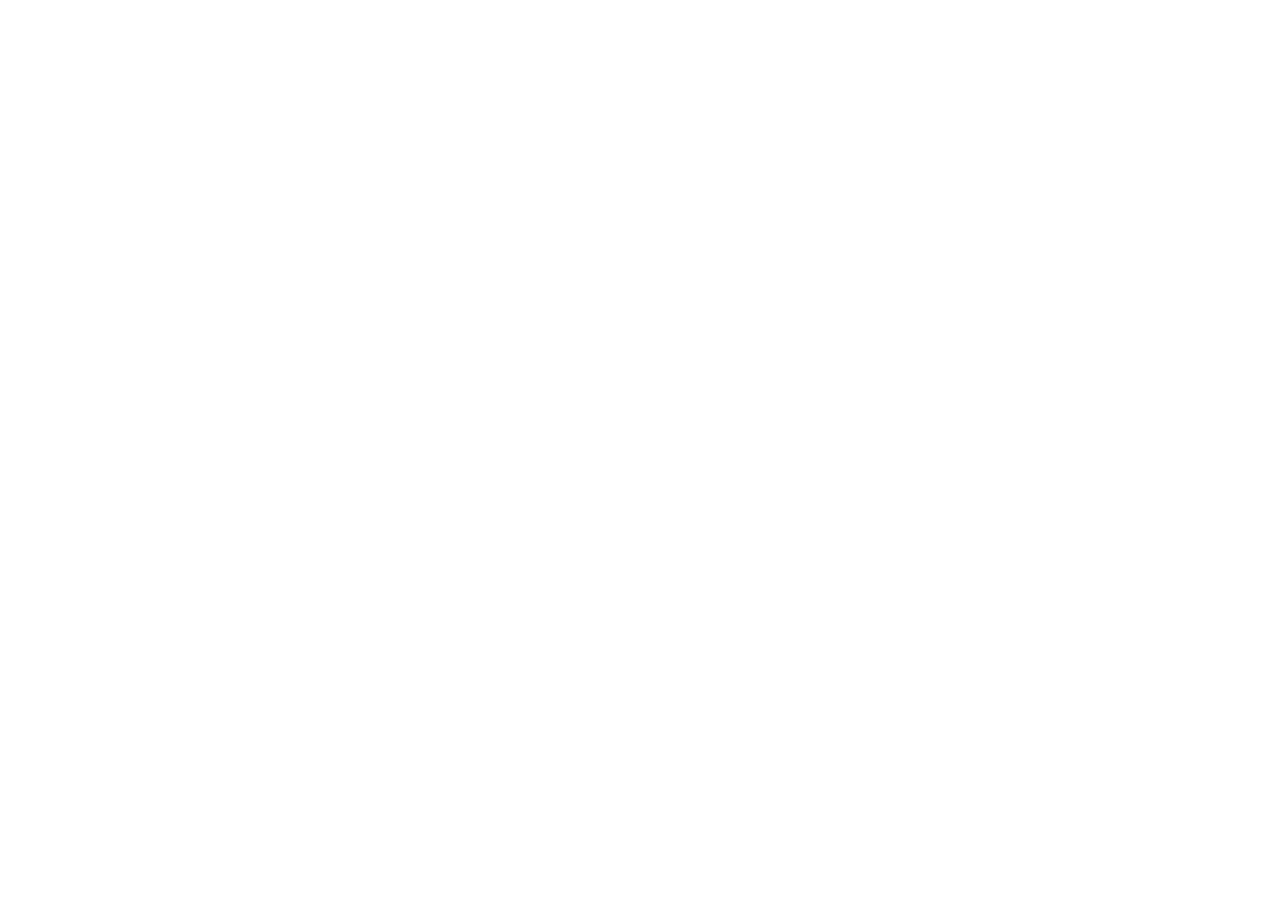
==== commit 6ac13177: "Setting completed reset css font import bootstrap grid min import" ====
--- a/final/kim-bug/index.html
+++ b/final/kim-bug/index.html
@@ -1,189 +1,11 @@
 <!DOCTYPE html>
 <html lang="en">
-
-<head>
+  <head>
     <meta charset="UTF-8" />
     <meta name="viewport" content="width=device-width, initial-scale=1.0" />
     <title>Final Project</title>
-    <link href="https://fonts.googleapis.com/css2?family=DM+Sans:wght@400;700&display=swap" rel="stylesheet" />
-    <link rel="stylesheet" href="./grid.min.css" />
-    <link rel="stylesheet" href="./style.css" />
-</head>
+    <link rel="stylesheet" href="./assets/css/styles.css" />
+  </head>
 
-<body>
-    <section>
-        <div>
-            <div>
-                <div>
-                    <div>
-                        <h1>
-                            Change your career,
-                            <br />
-                            Change your life
-                        </h1>
-                        <p>
-                            Get ahead with expert-led training in
-                            <br />
-                            coding &amp; design
-                        </p>
-                        <div>
-                            <a href="#">
-                                <a href="#">
-                        </div>
-                    </div>
-                </div>
-            </div>
-        </div>
-    </section>
-    <section>
-        <div>
-            <div>
-                <div>
-                    <h2>
-                        Master the Fundamentals while Exploring new Tech
-                    </h2>
-                    <p>
-                        We teach cutting-edge tech Full Stack Javascript as well as Computer Science fundamentals.
-                    </p>
-                </div>
-                <div>
-                    <h2>
-                        Develop Production Level Web Applications
-                    </h2>
-                    <p>
-                        You put your knowledge into action with carefully designed assignments and personal software
-                        engineering
-                        projects.
-                    </p>
-                </div>
-            </div>
-        </div>
-    </section>
-    <section>
-        <div>
-            <div>
-                <div>
-                    <strong>
-                        Program
-                    </strong>
-                    <h1>
-                        Frontend Dev.
-                        <br />
-                        Immersive Course
-                    </h1>
-                    <p>
-                        Your best course for career transformation in front-end developement. This full-time bootcamp
-                        features
-                        expert instruction, one-on-one career coaching, and connections to top employers to get you
-                        hired.
-                    </p>
-                </div>
-            </div>
-            <div>
-                <div>
-                    <a href="#">
-                        <img src="./assets/img-fulltime-campus.png" alt="" />
-                        <h2>Full-Time On Campus</h2>
-                    </a>
-                </div>
-                <div>
-                    <a href="#">
-                        <img src="./assets/img-fulltime-remote.png" alt="" />
-                        <h2>Full-Time Remote</h2>
-                    </a>
-                </div>
-                <div>
-                    <a href="#">
-                        <img src="./assets/img-parttime-flex.png" alt="" />
-                        <h2>Part-Time Flex</h2>
-                    </a>
-                </div>
-            </div>
-        </div>
-    </section>
-    <section>
-        <div>
-            <div>
-                <div>
-                    <strong>
-                        Curriculum
-                    </strong>
-                    <h1>
-                        Dive into the web development
-                    </h1>
-                    <p>
-                        Dive into the software development environment and the basics of computing, networks, and data
-                        structures.
-                    </p>
-                    <a href="#">
-                </div>
-                <div>
-                    <div>
-                        <img src="./assets/img-curriculum.png" alt="" />
-                    </div>
-                </div>
-            </div>
-            <div>
-                <div>
-                    <p>
-                        <strong>Real-World Projects.</strong> Solve challenges that professional engineers face as you
-                        work
-                        individually and in teams with designers.
-                    </p>
-                </div>
-                <div>
-                    <p>
-                        <strong>Individualised Instructor Support.</strong> Get guidance, feedback, and more during
-                        scheduled
-                        one-on-one check-ins.
-                    </p>
-                </div>
-            </div>
-        </div>
-    </section>
-    <aside>
-        <div>
-            <div>
-                <div>
-                    <div>
-                        <img src="./assets/img-subscription.png" alt="" />
-                    </div>
-                </div>
-                <div>
-                    <h1>
-                        Stay with us
-                    </h1>
-                    <p>
-                        Subscribe to our email newsletter to stay up to date on the latest updates
-                    </p>
-                    <div>
-                        <input type="email" placeholder="Enter your email" />
-                        <button type="submit">
-                    </div>
-                    <p>
-                </div>
-            </div>
-        </div>
-    </aside>
-    <footer>
-        <div>
-            <div>
-                <div>
-                    <ul>
-                        <li>
-                            <a href="#">Terms</a>
-                        </li>
-                        <li>
-                            <a href="#">Privacy</a>
-                        </li>
-                        <li>
-                            <a href="#">License</a>
-                        </li>
-                    </ul>
-                </div>
-            </div>
-        </div>
-    </footer>
-</body>
-
-</html>+  <body></body>
+</html>
--- a/final/kim-bug/assets/css/styles.css
+++ b/final/kim-bug/assets/css/styles.css
@@ -0,0 +1,9 @@
+@import url("./reset.css");
+@import url("https://fonts.googleapis.com/css2?family=DM+Sans:wght@400;500;700&display=swap");
+@import url("./grid.min.css");
+
+@media screen and (min-width: 1200px) {
+  .container {
+    max-width: 960px !important;
+  }
+}
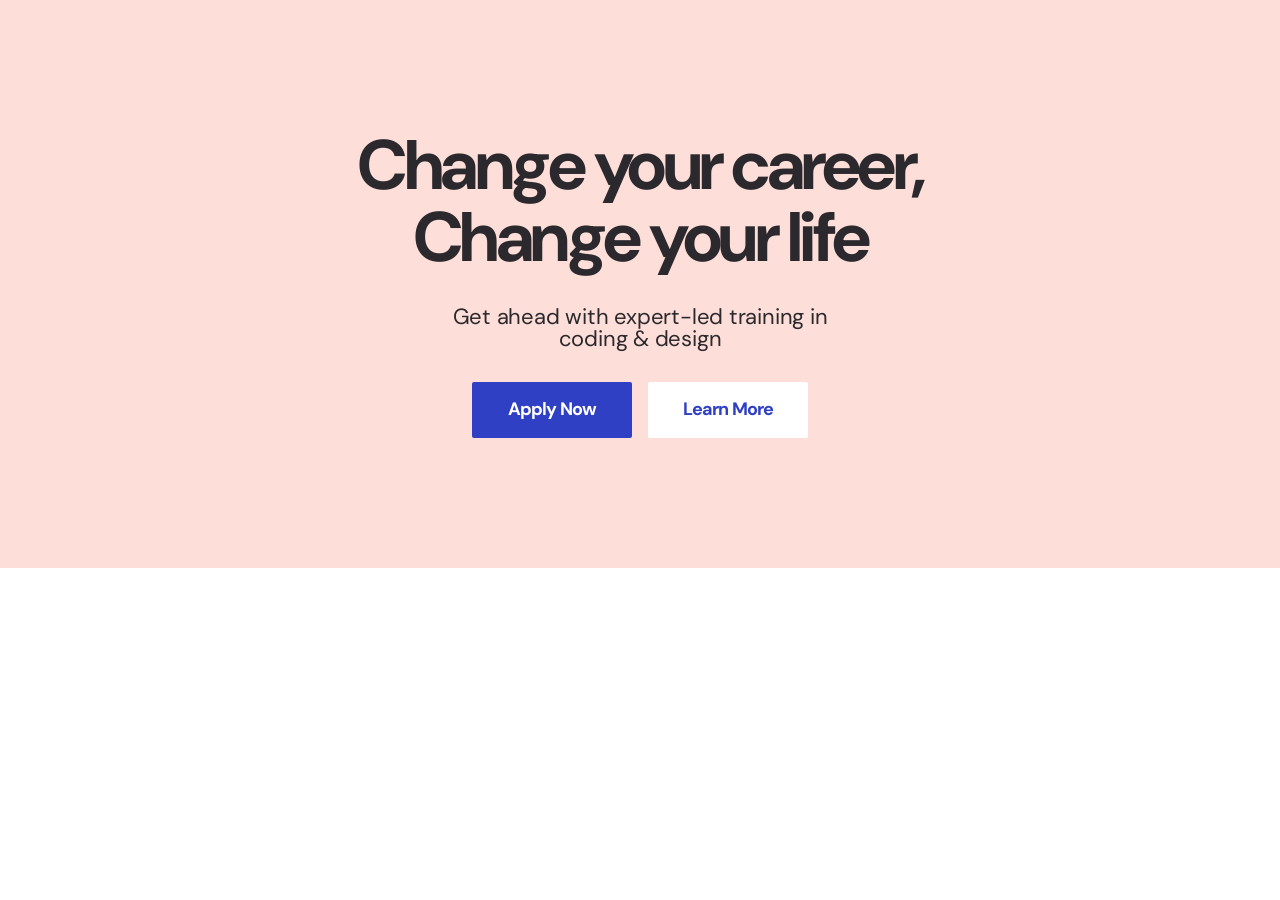
==== commit 17a60dd3: "complete landing section" ====
--- a/final/kim-bug/index.html
+++ b/final/kim-bug/index.html
@@ -7,5 +7,25 @@
     <link rel="stylesheet" href="./assets/css/styles.css" />
   </head>
 
-  <body></body>
+  <body>
+    <section class="landing">
+      <div class="container">
+        <div class="row">
+          <div class="col-12 col-md-12">
+            <h1 class="landing-title">
+              Change your career,<br />
+              Change your life
+            </h1>
+            <p class="landing-desc">
+              Get ahead with expert-led training in<br />coding & design
+            </p>
+            <div class="button-group">
+              <a href="#" class="fill-button">Apply Now</a>
+              <a href="#" class="fill-button inverted">Learn More</a>
+            </div>
+          </div>
+        </div>
+      </div>
+    </section>
+  </body>
 </html>
--- a/final/kim-bug/assets/css/styles.css
+++ b/final/kim-bug/assets/css/styles.css
@@ -7,3 +7,116 @@
     max-width: 960px !important;
   }
 }
+
+* {
+  box-sizing: border-box;
+  margin: 0;
+  padding: 0;
+}
+
+body {
+  font-family: "DM Sans", sans-serif;
+}
+
+p {
+  font-weight: 400;
+  font-size: 16px;
+  line-height: 1.375;
+  letter-spacing: -0.01em;
+  color: #2b292d;
+}
+
+a {
+  text-decoration: none;
+}
+
+.fill-button {
+  width: 140px;
+  padding: 12px 0;
+  background-color: #3040c4;
+  border-radius: 2px;
+  display: block;
+  color: #ffffff;
+  text-align: center;
+  font-size: 15px;
+  font-weight: 700;
+  line-height: 1.6;
+  letter-spacing: -0.05em;
+}
+
+.fill-button.inverted {
+  color: #3040c4;
+  background-color: #ffffff;
+}
+
+/* landing-page */
+.landing {
+  text-align: center;
+  background-color: #fdded8;
+  height: 100vh;
+  display: flex;
+  justify-content: center;
+  align-items: center;
+}
+
+.landing-title {
+  font-weight: 700;
+  font-size: 40px;
+  line-height: 1;
+  letter-spacing: -0.05em;
+  color: #2b292d;
+  margin-bottom: 24px;
+}
+
+.landing-desc {
+  margin-bottom: 24px;
+}
+
+.landing .button-group {
+  display: flex;
+  justify-content: center;
+  align-items: center;
+}
+
+.landing .button-group .fill-button:first-child {
+  margin-right: 8px;
+}
+/* wider than 768px */
+@media screen and (min-width: 769px) {
+  p {
+    font-size: 22px;
+    line-height: 1;
+    letter-spacing: -0.01;
+  }
+
+  /* landing-page */
+  .landing {
+    height: 568px;
+  }
+
+  .landing-title {
+    font-size: 70px;
+    line-height: 1.0285714;
+    letter-spacing: -0.05em;
+    margin-bottom: 32px;
+  }
+
+  .landing-desc {
+    margin-bottom: 32px;
+  }
+
+  .fill-button {
+    width: 160px;
+    padding: 14px 0;
+    border-radius: 2px;
+    color: #ffffff;
+    font-size: 18px;
+    font-weight: 700;
+    line-height: 1.55555;
+    letter-spacing: -0.05em;
+  }
+
+  .landing .button-group .fill-button:first-child {
+    margin-right: 16px;
+  }
+}
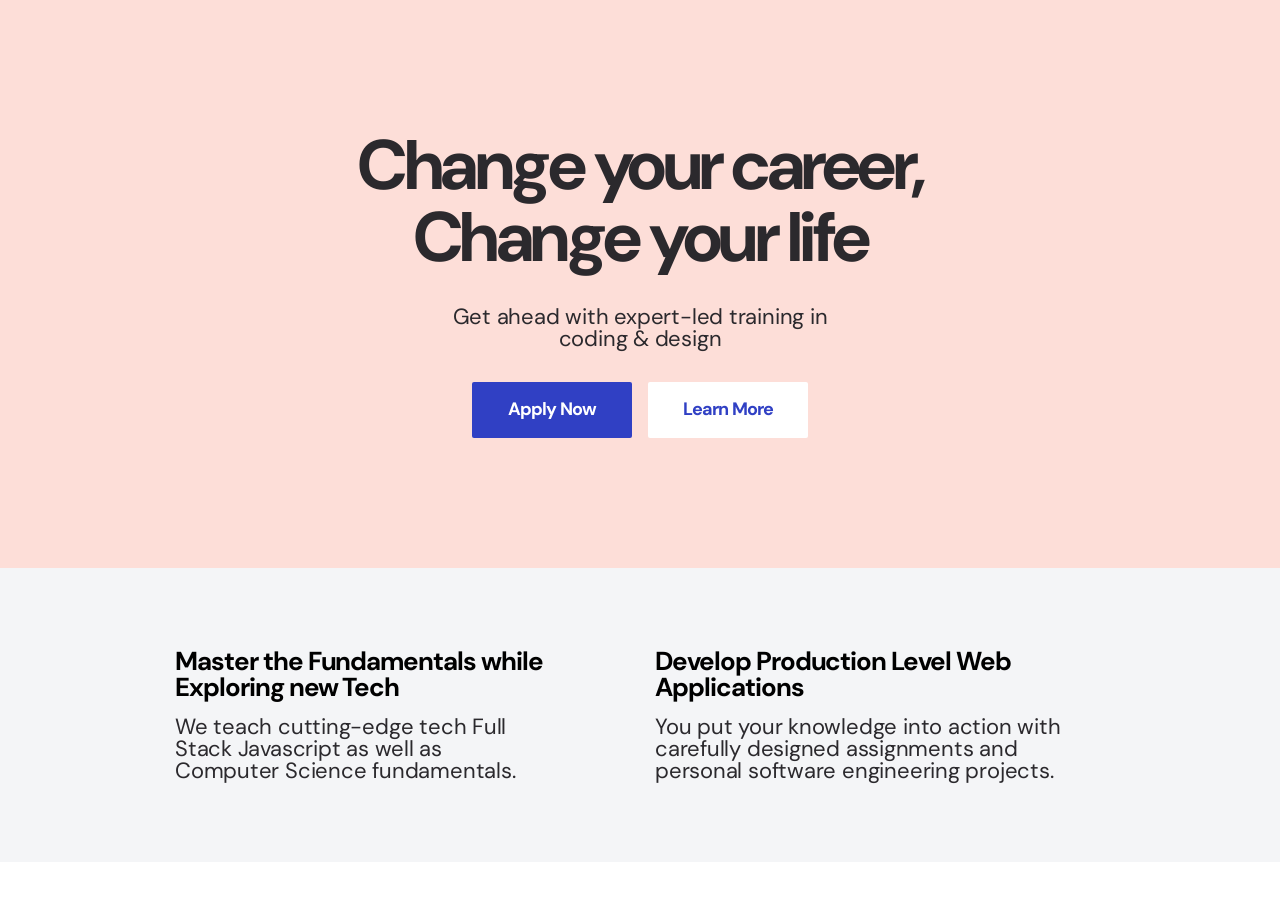
==== commit 3a0c41df: "testimonials completed" ====
--- a/final/kim-bug/index.html
+++ b/final/kim-bug/index.html
@@ -27,5 +27,33 @@
         </div>
       </div>
     </section>
+    <section class="testimonials section">
+      <div class="container">
+        <div class="row justify-content-between">
+          <div class="col-12 col-md-5">
+            <div class="testimonials-description">
+              <h2>
+                Master the Fundamentals while Exploring new Tech
+              </h2>
+              <p>
+                We teach cutting-edge tech Full Stack Javascript as well as
+                Computer Science fundamentals.
+              </p>
+            </div>
+          </div>
+          <div class="col-12 col-md-6">
+            <div class="testimonials-description">
+              <h2>
+                Develop Production Level Web Applications
+              </h2>
+              <p>
+                You put your knowledge into action with carefully designed
+                assignments and personal software engineering projects.
+              </p>
+            </div>
+          </div>
+        </div>
+      </div>
+    </section>
   </body>
 </html>
--- a/final/kim-bug/assets/css/styles.css
+++ b/final/kim-bug/assets/css/styles.css
@@ -28,6 +28,10 @@
 
 a {
   text-decoration: none;
+}
+
+.section {
+  padding: 80px 0;
 }
 
 .fill-button {
@@ -81,6 +85,24 @@
 .landing .button-group .fill-button:first-child {
   margin-right: 8px;
 }
+
+/* testimonials */
+.testimonials {
+  background-color: #f4f5f7;
+}
+
+.testimonials-description h2 {
+  font-weight: 700;
+  font-size: 22px;
+  line-height: 1.363636363636364‬;
+  letter-spacing: -0.04em;
+  margin-bottom: 16px;
+}
+
+.testimonials .col-12:first-child {
+  margin-bottom: 56px;
+}
+
 /* wider than 768px */
 @media screen and (min-width: 769px) {
   p {
@@ -119,4 +141,14 @@
   .landing .button-group .fill-button:first-child {
     margin-right: 16px;
   }
+
+  /* testimonials */
+  .testimonials-description h2 {
+    font-size: 26px;
+    line-height: 1.307692307692308‬;
+  }
+
+  .testimonials .col-12:first-child {
+    margin-bottom: 0;
+  }
 }
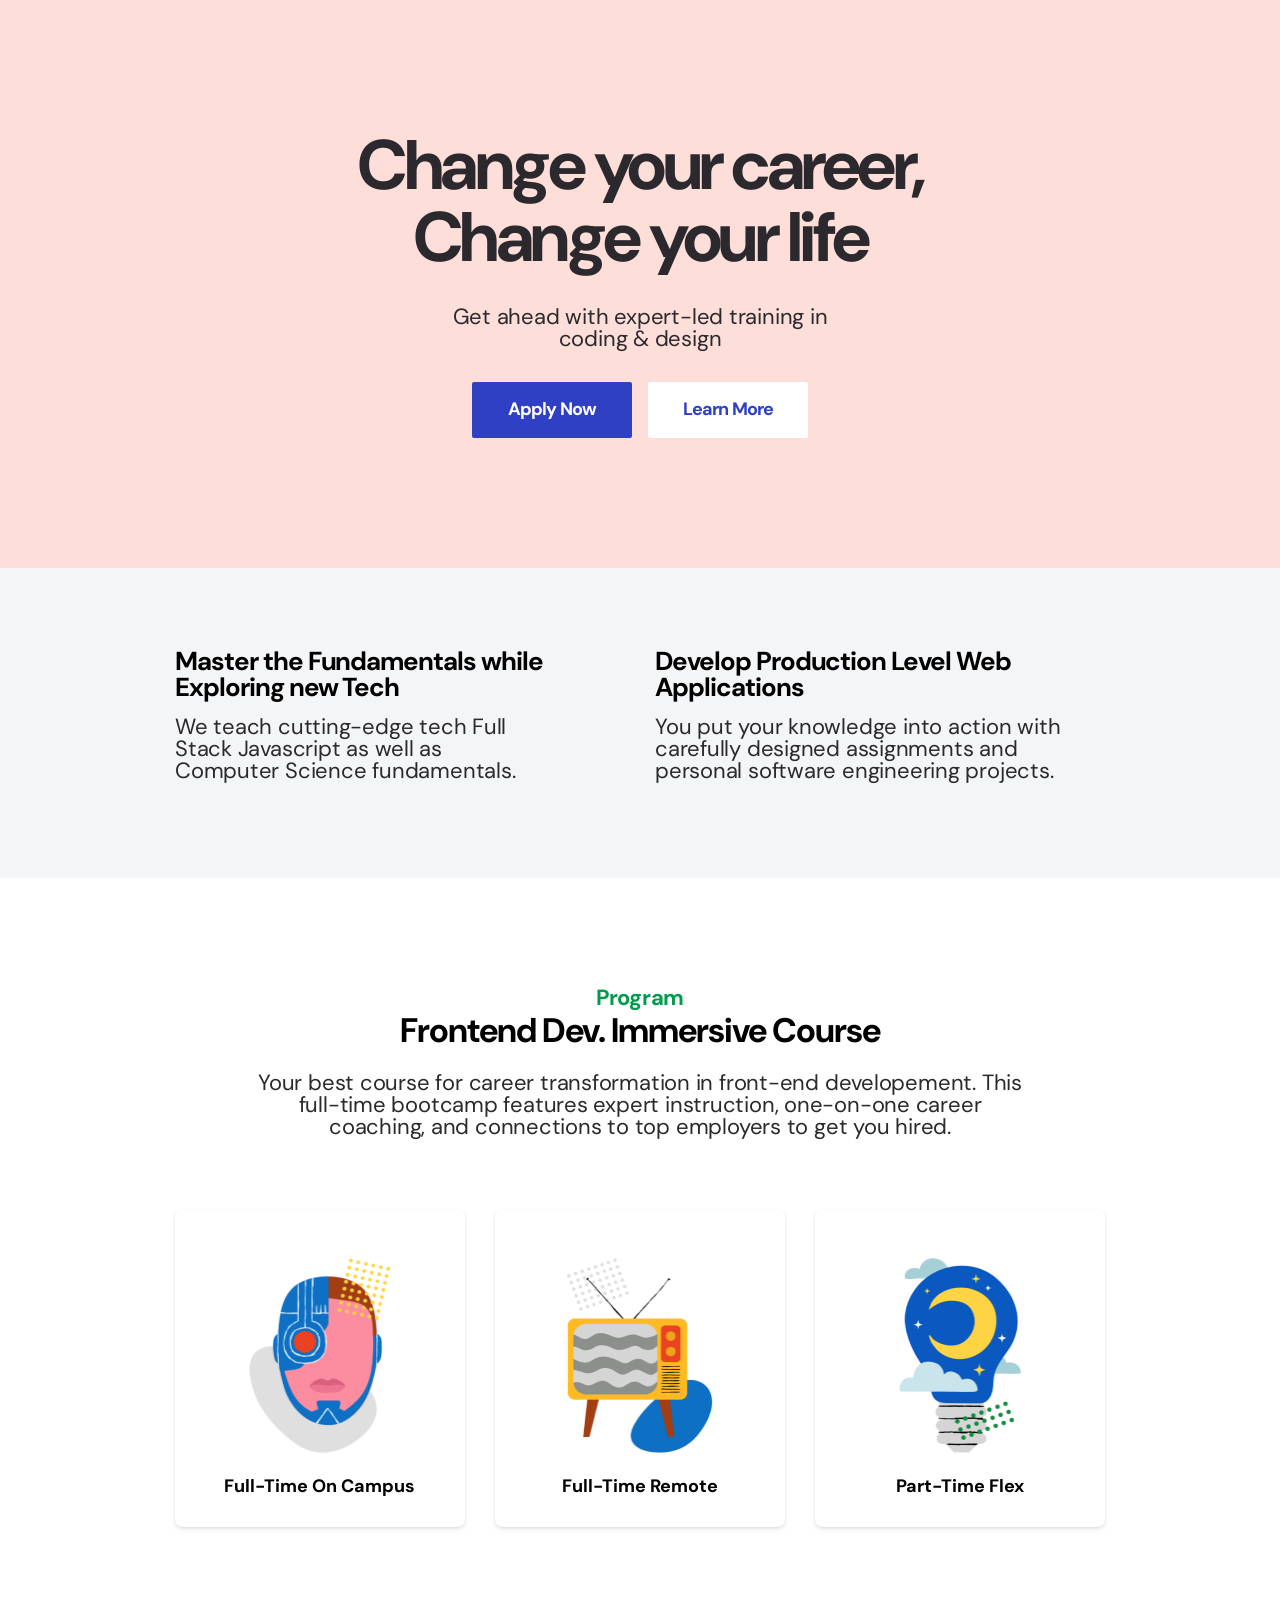
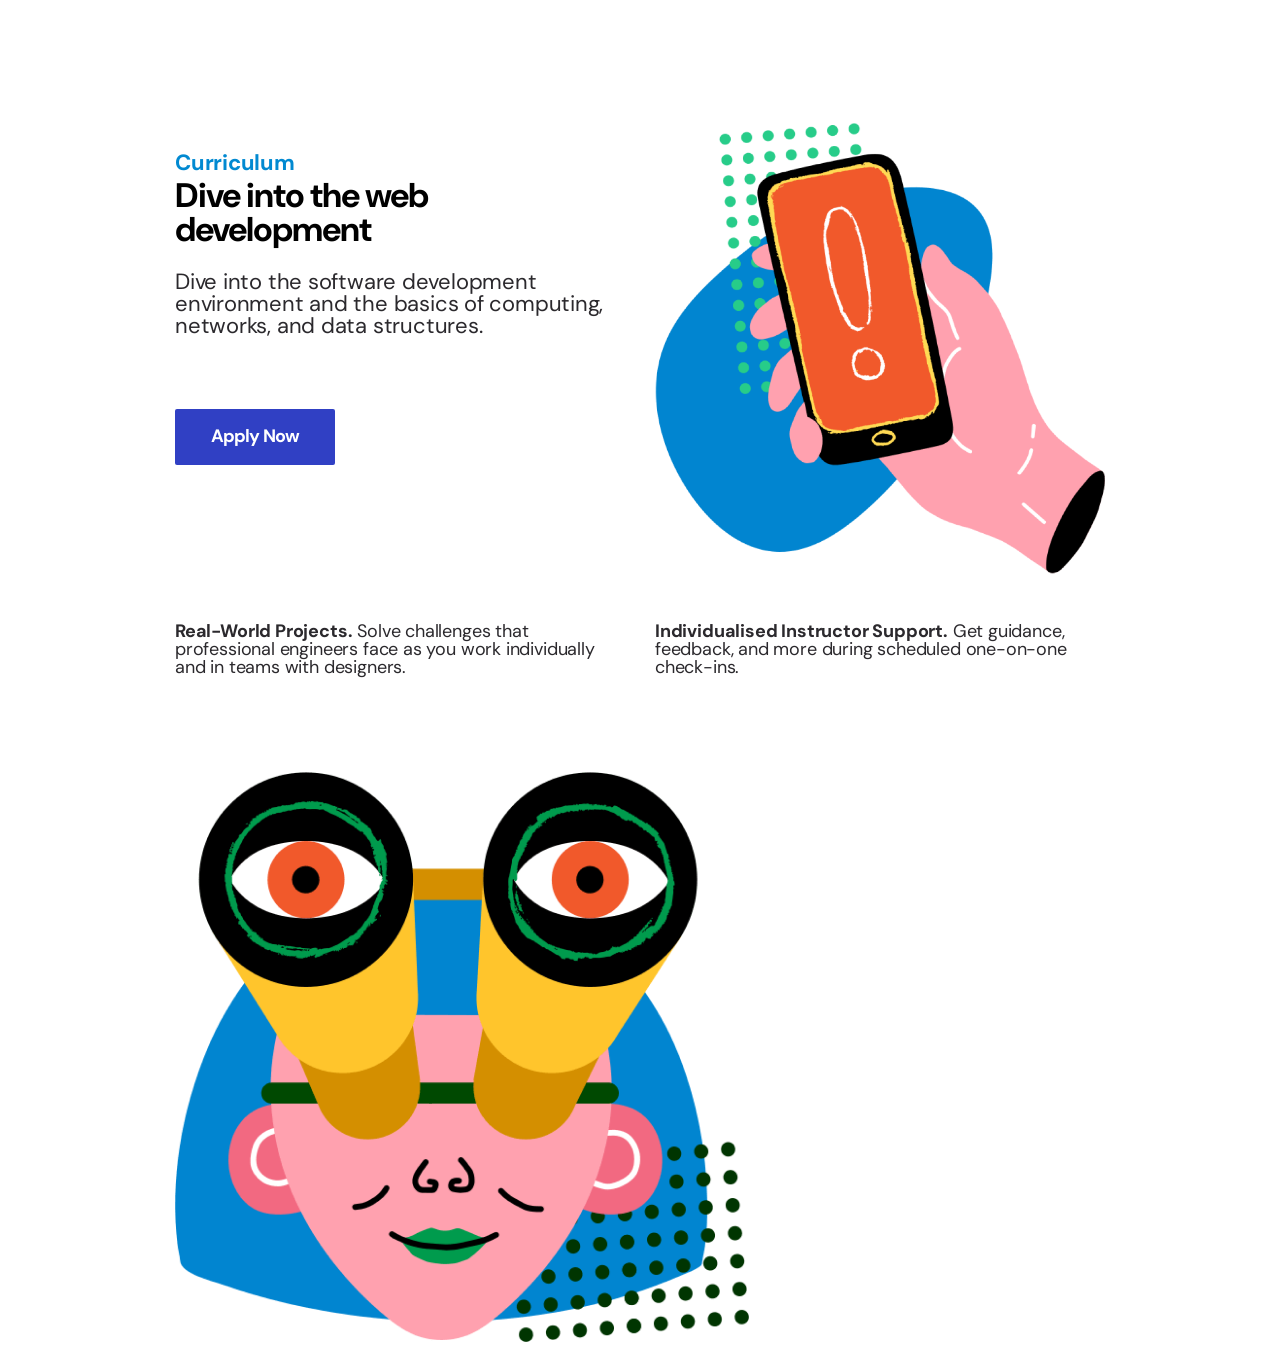
==== commit 37649dc2: "program&curriculum completed" ====
--- a/final/kim-bug/index.html
+++ b/final/kim-bug/index.html
@@ -8,6 +8,7 @@
   </head>
 
   <body>
+    <!-- landing section -->
     <section class="landing">
       <div class="container">
         <div class="row">
@@ -27,6 +28,7 @@
         </div>
       </div>
     </section>
+    <!-- testimonials -->
     <section class="testimonials section">
       <div class="container">
         <div class="row justify-content-between">
@@ -55,5 +57,108 @@
         </div>
       </div>
     </section>
+    <!-- program -->
+    <section class="program section">
+      <div class="container">
+        <div class="row justify-content-center">
+          <div class="col-12 col-md-10">
+            <div class="description">
+              <strong>
+                Program
+              </strong>
+              <h1 class="description-title">
+                Frontend Dev. Immersive Course
+              </h1>
+              <p class="description-desc">
+                Your best course for career transformation in front-end
+                developement. This full-time bootcamp features expert
+                instruction, one-on-one career coaching, and connections to top
+                employers to get you hired.
+              </p>
+            </div>
+          </div>
+        </div>
+        <div class="row">
+          <div class="col-12 col-md-4">
+            <div class="program-detail">
+              <img src="./assets/images/img-fulltime-campus.png" alt="" />
+              <strong>Full-Time On Campus</strong>
+            </div>
+          </div>
+          <div class="col-12 col-md-4">
+            <div class="program-detail">
+              <img src="./assets/images/img-fulltime-remote.png" alt="" />
+              <strong>
+                Full-Time Remote
+              </strong>
+            </div>
+          </div>
+          <div class="col-12 col-md-4">
+            <div class="program-detail">
+              <img src="./assets/images/img-parttime-flex.png" alt="" />
+              <strong>
+                Part-Time Flex
+              </strong>
+            </div>
+          </div>
+        </div>
+      </div>
+    </section>
+    <!-- curriculum -->
+    <section class="curriculum section">
+      <div class="container">
+        <div class="row">
+          <div class="col-12 col-md-6">
+            <div class="description">
+              <strong>
+                Curriculum
+              </strong>
+              <h1 class="description-title">
+                Dive into the web development
+              </h1>
+              <p class="description-desc">
+                Dive into the software development environment and the basics of
+                computing, networks, and data structures.
+              </p>
+            </div>
+            <a href="#" class="fill-button">Apply Now</a>
+          </div>
+          <div class="col-12 col-md-6">
+            <div class="curriculum-image">
+              <img src="./assets/images/img-curriculum.png" alt="" />
+            </div>
+          </div>
+        </div>
+        <div class="row">
+          <div class="col-12 col-md-6">
+            <div class="curriculum-detail">
+              <p>
+                <strong>Real-World Projects.</strong> Solve challenges that
+                professional engineers face as you work individually and in
+                teams with designers.
+              </p>
+            </div>
+          </div>
+          <div class="col-12 col-md-6">
+            <div class="curriculum-detail">
+              <p>
+                <strong>Individualised Instructor Support.</strong> Get
+                guidance, feedback, and more during scheduled one-on-one
+                check-ins.
+              </p>
+            </div>
+          </div>
+        </div>
+      </div>
+    </section>
+    <div class="container">
+      <div class="row">
+        <div class="col-12 col-md-5">
+          <div>
+            <img src="./assets/images/img-banner.png" alt="" />
+          </div>
+        </div>
+      </div>
+    </div>
   </body>
 </html>
--- a/final/kim-bug/assets/css/styles.css
+++ b/final/kim-bug/assets/css/styles.css
@@ -28,6 +28,18 @@
 
 a {
   text-decoration: none;
+}
+
+a:visited {
+  text-decoration: none;
+}
+
+button {
+  border: none;
+}
+
+button:focus {
+  border: none;
 }
 
 .section {
@@ -48,6 +60,26 @@
   letter-spacing: -0.05em;
 }
 
+.description {
+  margin-bottom: 32px;
+}
+
+.description strong {
+  font-weight: 700;
+  font-size: 16px;
+  line-height: 1.5;
+  letter-spacing: -0.01em;
+  margin-bottom: 8px;
+}
+
+.description .description-title {
+  font-weight: 700;
+  font-size: 34px;
+  line-height: 1.058823529411765‬;
+  letter-spacing: -0.03em;
+  margin-bottom: 24px;
+}
+
 .fill-button.inverted {
   color: #3040c4;
   background-color: #ffffff;
@@ -103,12 +135,95 @@
   margin-bottom: 56px;
 }
 
+/* program */
+.program .row:nth-child(2) .col-12 {
+  margin-bottom: 20px;
+}
+
+.program .row:nth-child(2) .col-12:last-child {
+  margin-bottom: 0px;
+}
+
+.program .description strong {
+  color: #009b4d;
+}
+
+.program-detail {
+  display: flex;
+  flex-direction: column;
+  align-items: center;
+  padding: 24px 0 32px;
+  box-shadow: 0px 4px 6px rgba(0, 0, 0, 0.05), 0px 1px 3px rgba(0, 0, 0, 0.1),
+    inset 0px 1px 0px rgba(255, 255, 255, 0.1);
+  border-radius: 8px;
+  cursor: pointer;
+  transition: background 0.5s ease-in-out, color 0.7s ease-in-out;
+}
+
+.program-detail:hover {
+  background: #3141c5;
+  color: white;
+}
+
+.program-detail:hover * {
+  opacity: 1;
+}
+
+.program-detail img {
+  height: 195px;
+  width: auto;
+  margin-bottom: 16px;
+}
+
+.program strong {
+  font-weight: 700;
+  font-size: 18px;
+  line-height: 1.333333333333333‬;
+}
+
+/* curriculum */
+.curriculum .description strong {
+  color: #0189d1;
+}
+
+.curriculum .row:first-child {
+  margin-bottom: 48px;
+}
+
+.curriculum-image img {
+  display: none;
+}
+
+.curriculum-detail strong {
+  font-weight: 700;
+}
+
+.curriculum .row:last-child .col-12:first-child {
+  margin-bottom: 40px;
+}
+
 /* wider than 768px */
-@media screen and (min-width: 769px) {
+@media screen and (min-width: 768px) {
   p {
     font-size: 22px;
     line-height: 1;
     letter-spacing: -0.01;
+  }
+
+  .section {
+    padding: 80px 0 96px 0;
+  }
+
+  .description strong {
+    font-size: 22px;
+    line-height: 1.090909090909091‬;
+    margin-bottom: 16px;
+  }
+
+  .description {
+    font-size: 56px;
+    line-height: 1;
+    margin-bottom: 72px;
   }
 
   /* landing-page */
@@ -151,4 +266,49 @@
   .testimonials .col-12:first-child {
     margin-bottom: 0;
   }
-}
+
+  /* program */
+
+  .program .description {
+    text-align: center;
+  }
+
+  .program-detail {
+    padding-bottom: 32px;
+  }
+
+  .program-detail img {
+    margin: 24px;
+  }
+
+  /* curriculum */
+  .curriculumn .row:first-child {
+    margin-bottom: 24px;
+  }
+
+  .curriculum .row:last-child .col-12:first-child {
+    margin-bottom: 0px;
+  }
+
+  .curriculum-image img {
+    display: block;
+    width: 450px;
+    height: auto;
+  }
+
+  .curriculum-detail {
+    margin-bottom: 0;
+  }
+
+  .curriculum-detail p {
+    font-size: 18px;
+    line-height: 1.444444444444444‬;
+  }
+}
+
+@media screen and (min-width: 768px) and (max-width: 962px) {
+  .curriculum-image img {
+    width: 100%;
+    height: auto;
+  }
+}
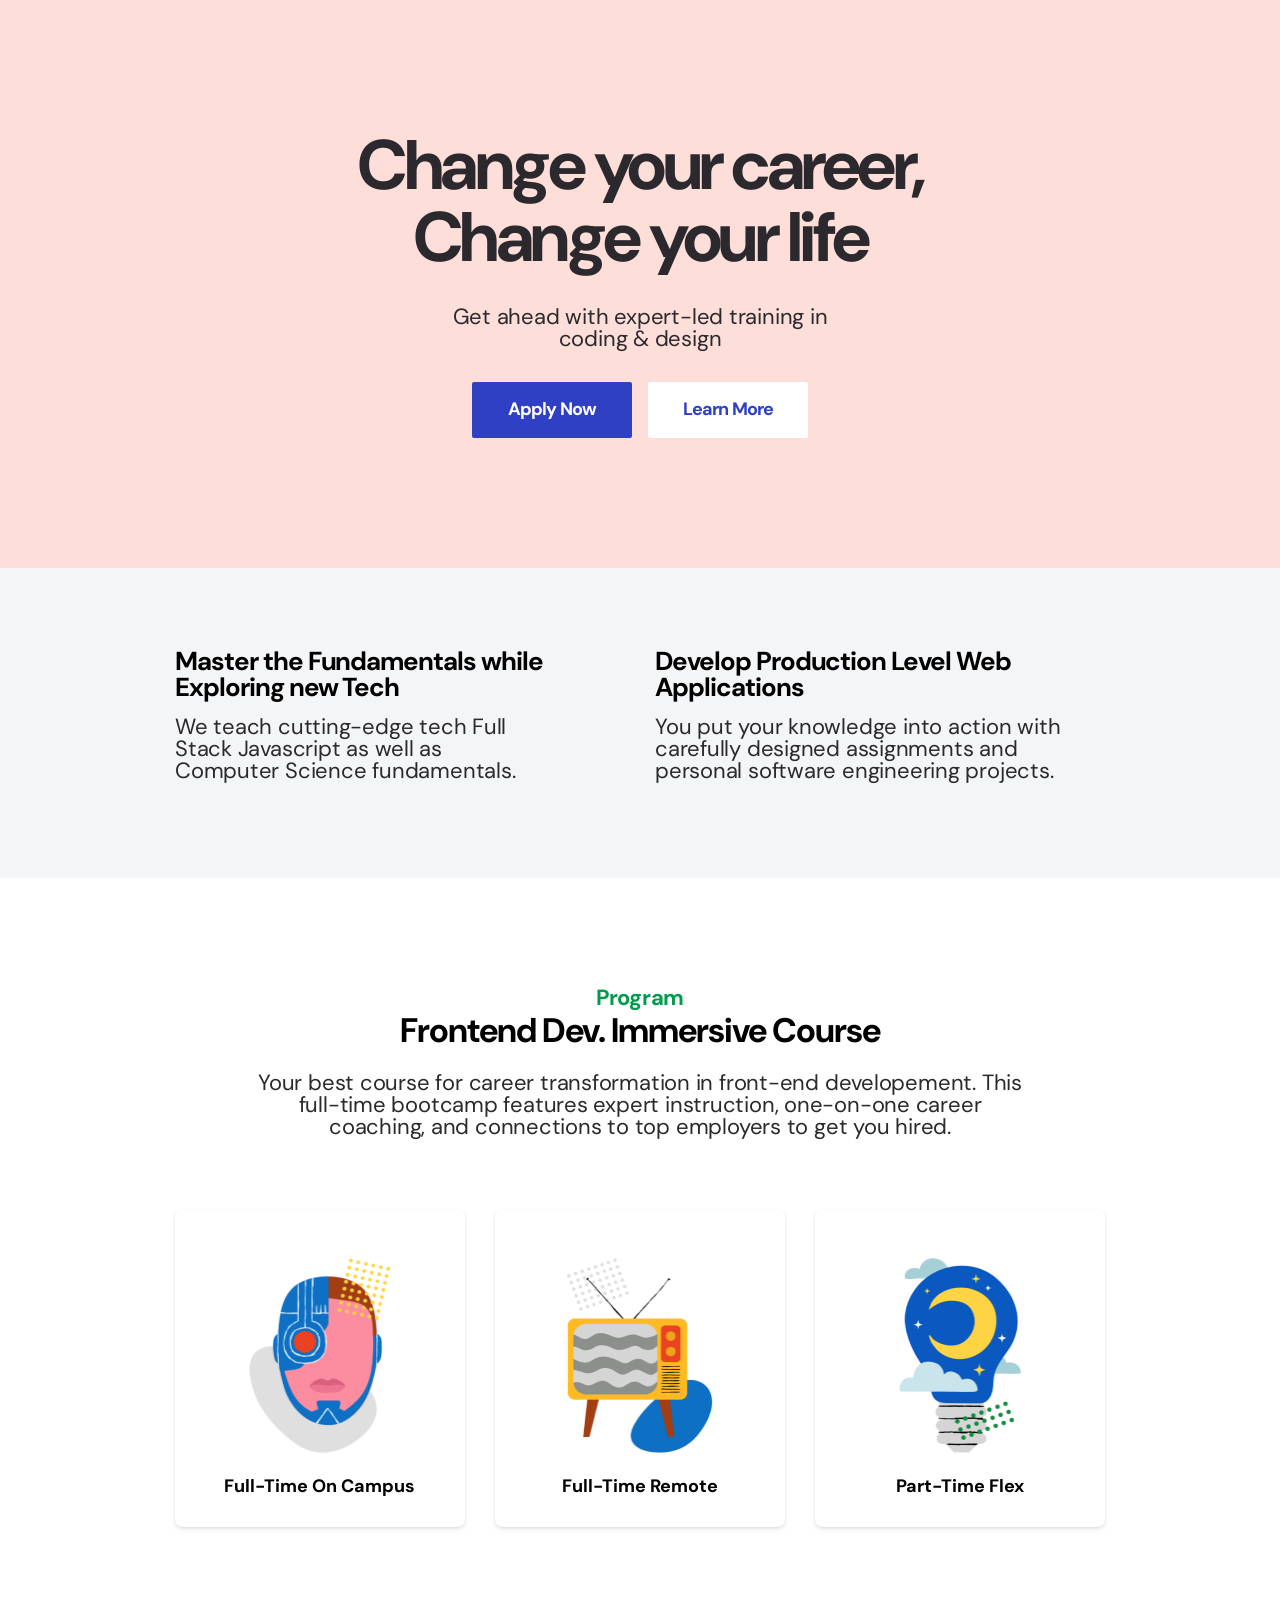
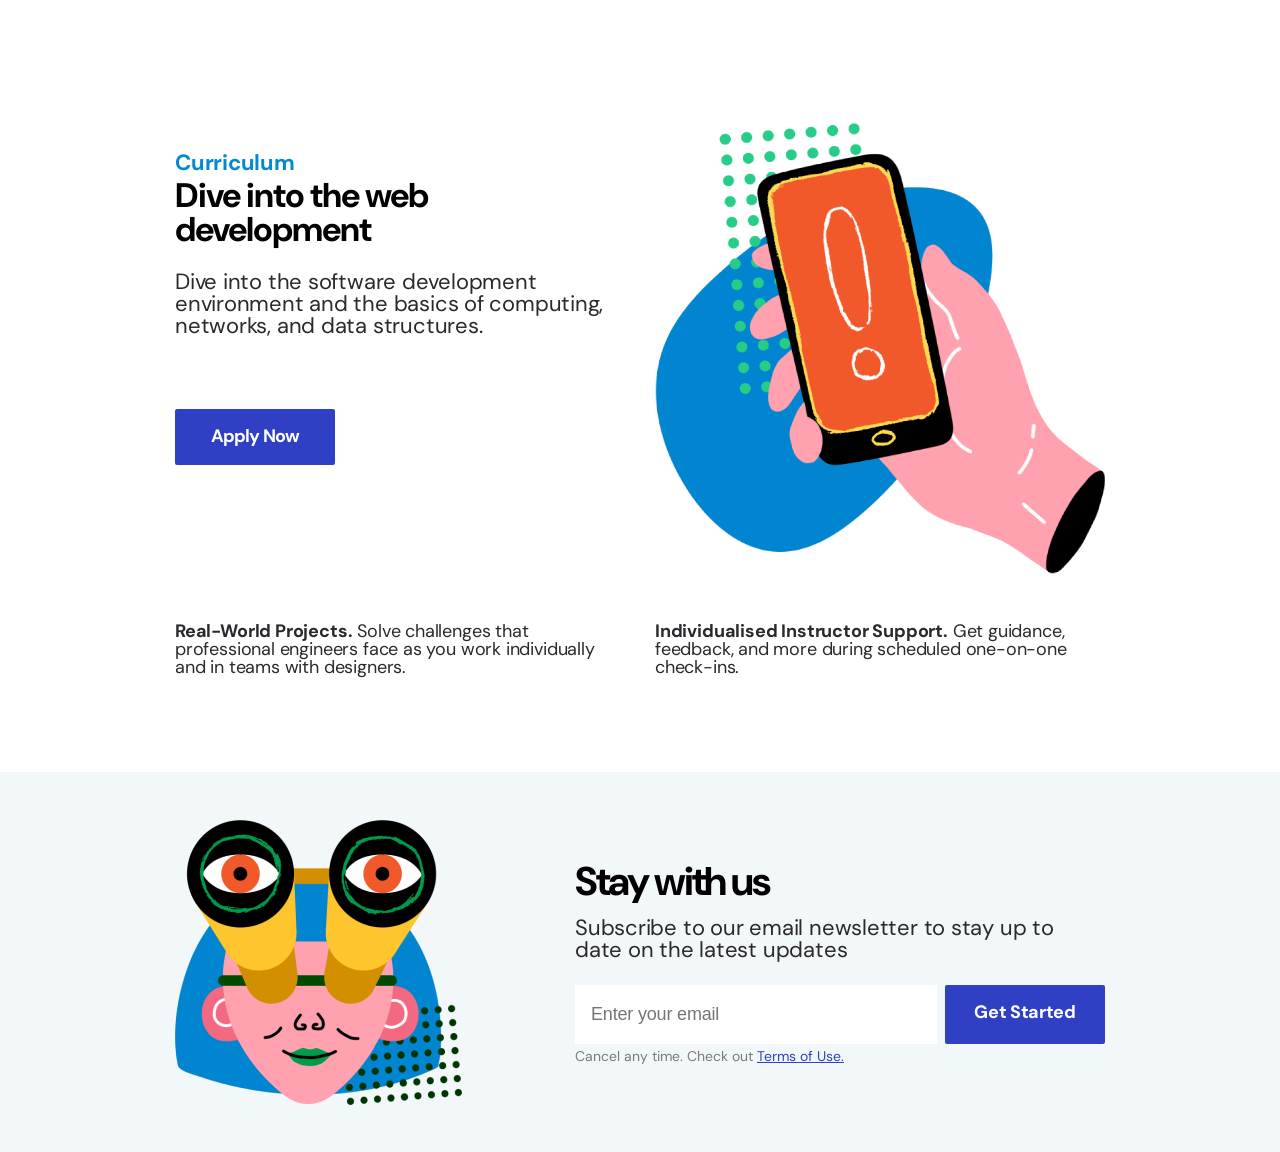
==== commit b0d3c550: "banner complted" ====
--- a/final/kim-bug/index.html
+++ b/final/kim-bug/index.html
@@ -151,14 +151,35 @@
         </div>
       </div>
     </section>
-    <div class="container">
-      <div class="row">
-        <div class="col-12 col-md-5">
-          <div>
-            <img src="./assets/images/img-banner.png" alt="" />
+    <!-- banner -->
+    <aside class="banner">
+      <div class="container">
+        <div class="row align-items-center">
+          <div class="col-12 col-md-5">
+            <div class="banner-image">
+              <img src="./assets/images/img-banner.png" alt="" />
+            </div>
+          </div>
+          <div class="col-12 col-md-7">
+            <div class="banner-header">
+              <h1 class="banner-title">Stay with us</h1>
+              <p class="banner-desc">
+                Subscribe to our email newsletter to stay up to date on the
+                latest updates
+              </p>
+            </div>
+            <form action="#" method="action" class="banner-form">
+              <div class="input-group">
+                <input type="text" placeholder="Enter your email" />
+                <a href="#" class="fill-button">Get Started</a>
+              </div>
+              <span>
+                Cancel any time. Check out <a href="#">Terms of Use.</a>
+              </span>
+            </form>
           </div>
         </div>
       </div>
-    </div>
+    </aside>
   </body>
 </html>
--- a/final/kim-bug/assets/css/styles.css
+++ b/final/kim-bug/assets/css/styles.css
@@ -202,6 +202,76 @@
   margin-bottom: 40px;
 }
 
+/* banner */
+.banner {
+  padding: 40px 0;
+  background-color: #f2f8fa;
+}
+
+.banner .col-12:first-child {
+  margin-bottom: 16px;
+}
+
+.banner-image {
+  padding: 20px 0;
+}
+
+.banner-image img {
+  display: block;
+  height: 190px;
+  width: auto;
+  margin: 0 auto;
+}
+
+.banner-header {
+  margin-bottom: 24px;
+  text-align: center;
+}
+
+.banner-header .banner-title {
+  font-weight: 700;
+  font-size: 32px;
+  line-height: 1;
+  letter-spacing: -0.05em;
+  margin-bottom: 16px;
+}
+
+.banner-form {
+  text-align: center;
+}
+
+.banner-form .input-group input {
+  font-size: 16px;
+  line-height: 1.5;
+  letter-spacing: -0.01em;
+  padding: 12px 16px;
+  margin-bottom: 8px;
+  border: none;
+  width: 100%;
+}
+
+.banner-form .input-group input:focus {
+  outline: none;
+}
+
+.banner-form .fill-button {
+  width: 100%;
+  margin-bottom: 8px;
+}
+
+.banner-form span {
+  font-weight: 400;
+  font-size: 13px;
+  line-height: 1.538461538461538‬;
+  letter-spacing: 0;
+  color: #7b7b7e;
+}
+
+.banner-form span a {
+  text-decoration: underline;
+  color: #3040c4;
+}
+
 /* wider than 768px */
 @media screen and (min-width: 768px) {
   p {
@@ -304,6 +374,75 @@
     font-size: 18px;
     line-height: 1.444444444444444‬;
   }
+
+  /* banner */
+  .banner .col-12:first-child {
+    margin-bottom: 0;
+  }
+
+  .banner-image {
+    padding: 8px 0 7px 0;
+    display: flex;
+    justify-content: flex-start;
+  }
+
+  .banner-image img {
+    height: 285px;
+    width: auto;
+    padding: 0;
+    margin: 0;
+  }
+
+  .banner-header {
+    text-align: left;
+  }
+
+  .banner-header .banner-title {
+    font-size: 40px;
+    margin-bottom: 16px;
+  }
+
+  .banner-form {
+    text-align: left;
+  }
+
+  .banner-form .input-group {
+    margin-bottom: 4px;
+    display: flex;
+    justify-content: flex-between;
+  }
+
+  .banner-form .input-group input {
+    font-size: 18px;
+    line-height: 1.333333333333333‬;
+    padding: 16px 16px;
+    border: none;
+    width: 362px;
+    margin-right: 8px;
+    margin-bottom: 0;
+  }
+
+  .banner-form .input-group input:focus {
+    outline: none;
+  }
+
+  .banner-form .fill-button {
+    font-size: 18px;
+    line-height: 1.333333333333333‬;
+    letter-spacing: -0.02em;
+    width: 160px;
+    margin-bottom: 0;
+  }
+
+  .banner-form span {
+    font-size: 14px;
+    line-height: 1.714285714285714‬;
+  }
+
+  .banner-form span a {
+    text-decoration: underline;
+    color: #3040c4;
+  }
 }
 
 @media screen and (min-width: 768px) and (max-width: 962px) {
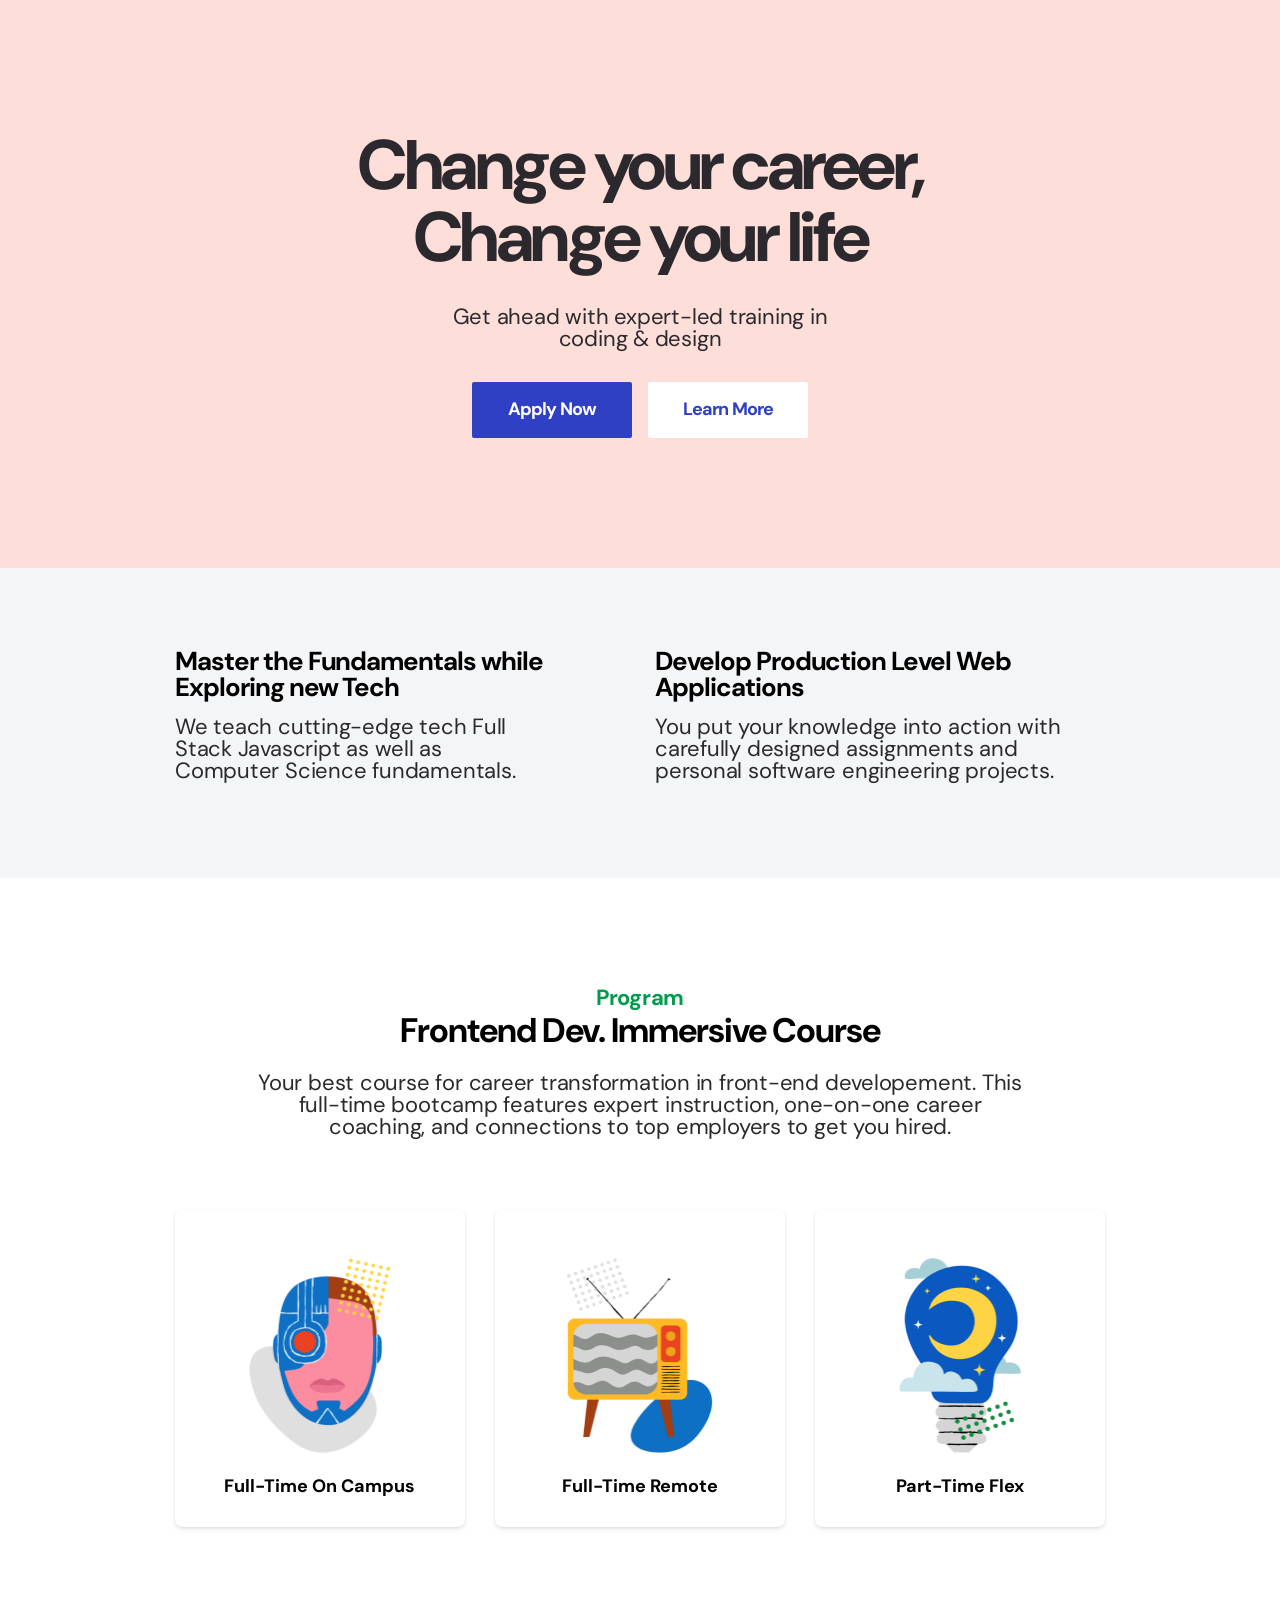
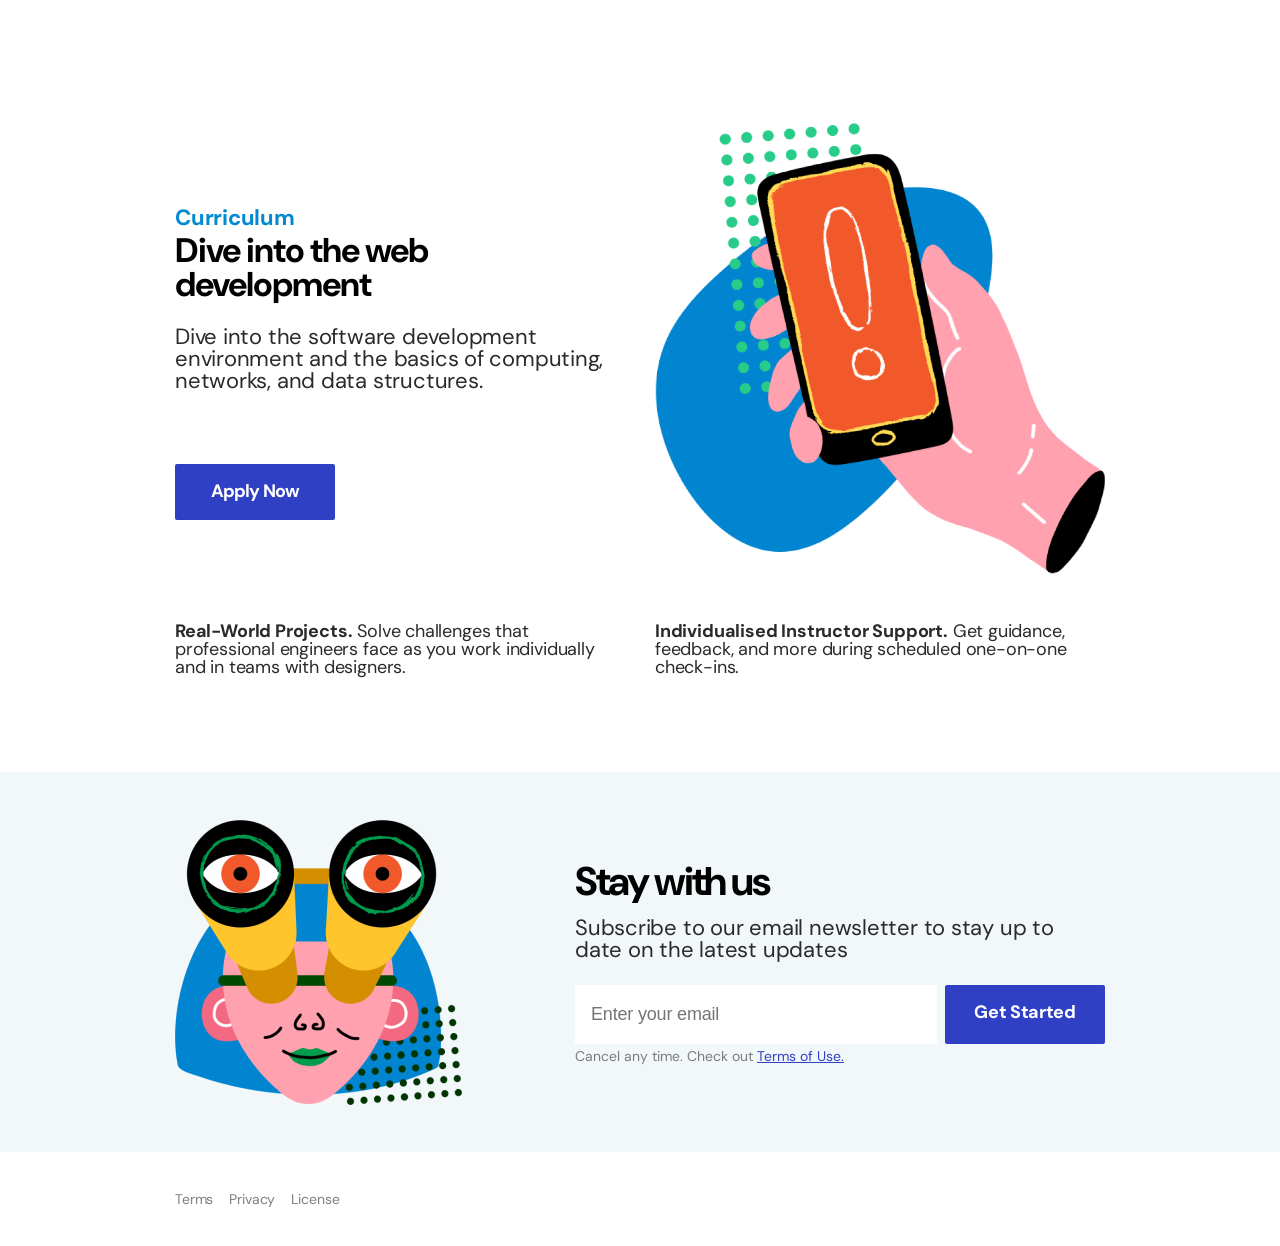
==== commit 3771355c: "completed footer completed I changed first row of curriculumn to be center in vertical direction" ====
--- a/final/kim-bug/index.html
+++ b/final/kim-bug/index.html
@@ -107,7 +107,7 @@
     <!-- curriculum -->
     <section class="curriculum section">
       <div class="container">
-        <div class="row">
+        <div class="row align-items-center">
           <div class="col-12 col-md-6">
             <div class="description">
               <strong>
@@ -181,5 +181,18 @@
         </div>
       </div>
     </aside>
+    <footer>
+      <div class="container">
+        <div class="row">
+          <div class="col-12 col-md-12">
+            <ul>
+              <li>Terms</li>
+              <li>Privacy</li>
+              <li>License</li>
+            </ul>
+          </div>
+        </div>
+      </div>
+    </footer>
   </body>
 </html>
--- a/final/kim-bug/assets/css/styles.css
+++ b/final/kim-bug/assets/css/styles.css
@@ -272,6 +272,24 @@
   color: #3040c4;
 }
 
+/* footer */
+footer ul {
+  padding: 24px 0;
+}
+
+footer li {
+  font-weight: 400;
+  font-size: 14px;
+  line-height: 1.714285714285714‬;
+  letter-spacing: -0.01em;
+  color: #807f81;
+  margin-bottom: 8px;
+}
+
+footer li:last-child {
+  margin-bottom: 0;
+}
+
 /* wider than 768px */
 @media screen and (min-width: 768px) {
   p {
@@ -443,6 +461,26 @@
     text-decoration: underline;
     color: #3040c4;
   }
+
+  /* footer */
+  footer {
+    padding: 16px 0;
+  }
+
+  footer ul {
+    display: flex;
+    justify-content: flex-start;
+    align-items: center;
+  }
+
+  footer li {
+    margin-bottom: 0;
+    margin-right: 16px;
+  }
+
+  footer li:last-child {
+    margin-right: 0;
+  }
 }
 
 @media screen and (min-width: 768px) and (max-width: 962px) {
